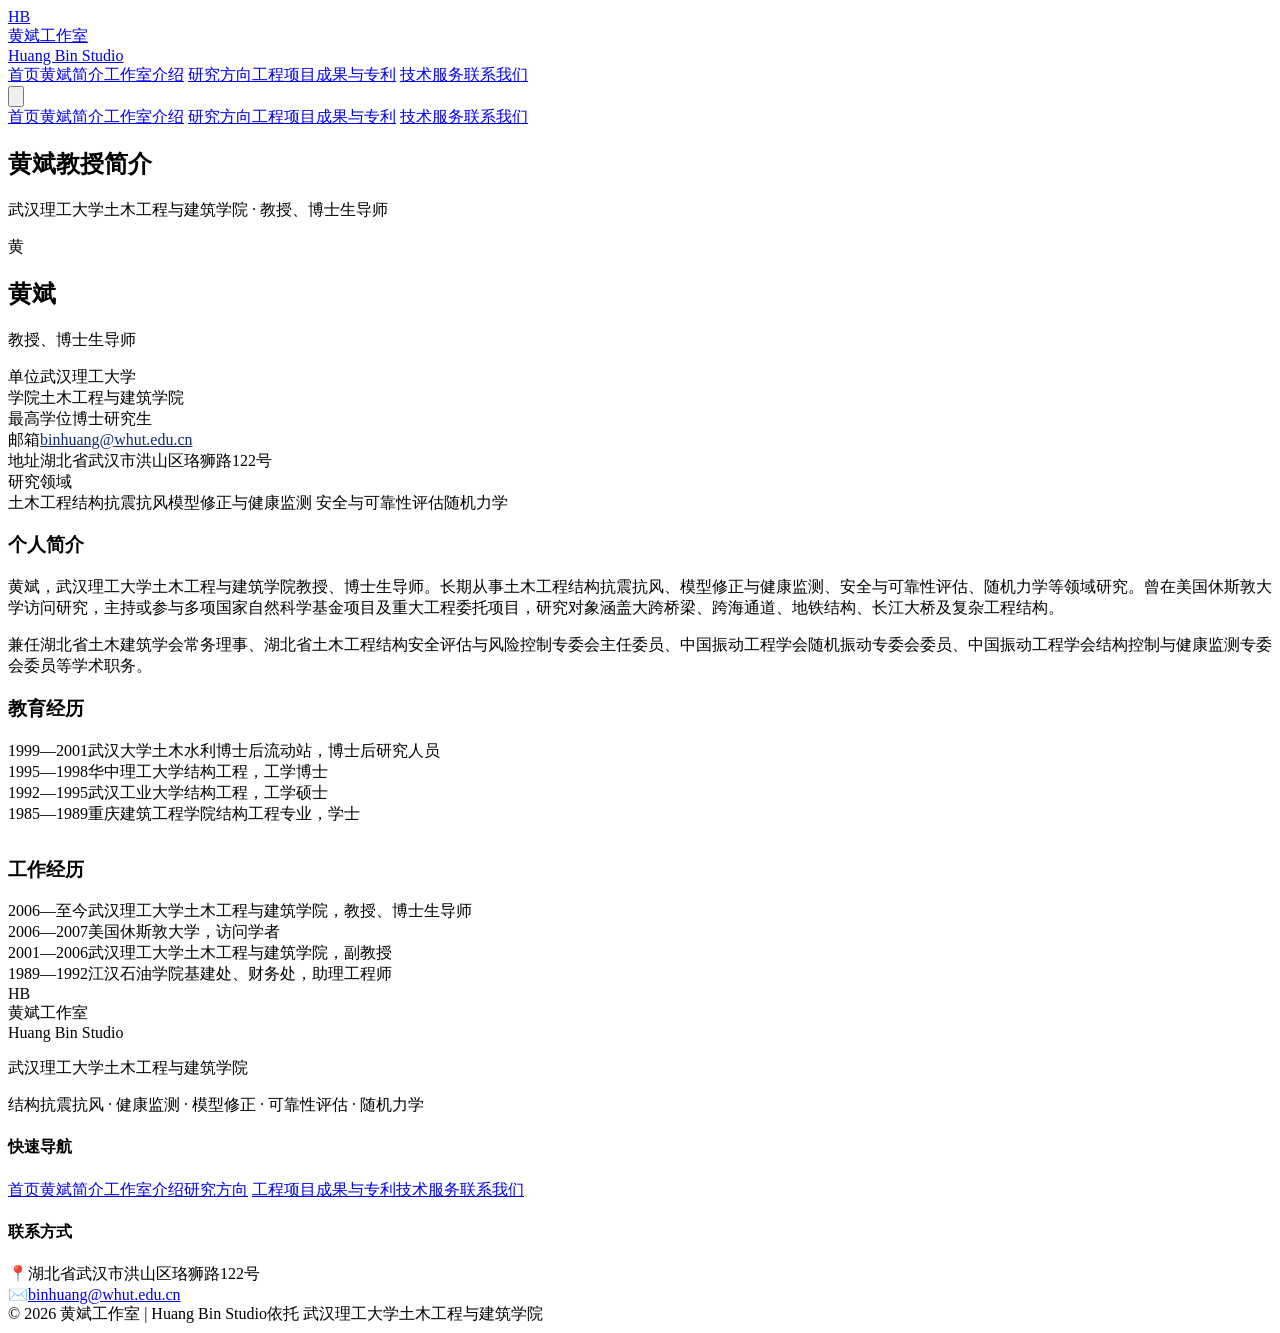
==== about.html @ 663cd8e3 "Add files via upload" ====
<!DOCTYPE html>
<html lang="zh-CN">
<head>
  <meta charset="UTF-8" />
  <meta name="viewport" content="width=device-width, initial-scale=1.0" />
  <meta name="description" content="黄斌教授 - 武汉理工大学土木工程与建筑学院教授、博士生导师，从事结构抗震抗风、健康监测、模型修正与可靠性评估研究。" />
  <title>黄斌教授简介 | 黄斌工作室</title>
  <link rel="icon" type="image/svg+xml" href="public/favicon.svg" />
  <link rel="stylesheet" href="css/styles.css" />
</head>
<body>

  <!-- ==================== 导航栏 ==================== -->
  <nav class="navbar" role="navigation">
    <div class="navbar-inner">
      <a href="index.html" class="nav-logo">
        <span class="nav-logo-icon">HB</span>
        <span class="nav-logo-text">
          <div class="nav-logo-title">黄斌工作室</div>
          <div class="nav-logo-sub">Huang Bin Studio</div>
        </span>
      </a>
      <div class="nav-links">
        <a href="index.html">首页</a><a href="about.html">黄斌简介</a><a href="studio.html">工作室介绍</a>
        <a href="research.html">研究方向</a><a href="projects.html">工程项目</a><a href="publications.html">成果与专利</a>
        <a href="services.html">技术服务</a><a href="contact.html">联系我们</a>
      </div>
      <button class="nav-toggle" aria-label="菜单" aria-expanded="false">
        <svg viewBox="0 0 24 24" fill="none" stroke="currentColor" stroke-width="2"><path d="M4 6h16M4 12h16M4 18h16" stroke-linecap="round"/></svg>
      </button>
    </div>
    <div class="nav-mobile">
      <a href="index.html">首页</a><a href="about.html">黄斌简介</a><a href="studio.html">工作室介绍</a>
      <a href="research.html">研究方向</a><a href="projects.html">工程项目</a><a href="publications.html">成果与专利</a>
      <a href="services.html">技术服务</a><a href="contact.html">联系我们</a>
    </div>
  </nav>

  <!-- ==================== 页面标题 ==================== -->
  <section class="page-hero">
    <div class="page-hero-bg page-hero-bg-1"></div>
    <div class="container">
      <div class="page-hero-content">
        <h1>黄斌教授简介</h1>
        <p class="subtitle">武汉理工大学土木工程与建筑学院 · 教授、博士生导师</p>
        <div class="page-hero-line"></div>
      </div>
    </div>
  </section>

  <!-- ==================== 主体内容 ==================== -->
  <section class="section">
    <div class="container">
      <div class="about-layout">
        <!-- 左侧 - 基本信息卡片 -->
        <aside>
          <div class="profile-card">
            <div class="profile-avatar">黄</div>
            <h2 class="profile-name">黄斌</h2>
            <p class="profile-title">教授、博士生导师</p>
            <div class="profile-info">
              <div class="profile-info-row"><span class="profile-info-label">单位</span><span class="profile-info-value">武汉理工大学</span></div>
              <div class="profile-info-row"><span class="profile-info-label">学院</span><span class="profile-info-value">土木工程与建筑学院</span></div>
              <div class="profile-info-row"><span class="profile-info-label">最高学位</span><span class="profile-info-value">博士研究生</span></div>
              <div class="profile-info-row"><span class="profile-info-label">邮箱</span><a href="mailto:binhuang@whut.edu.cn" class="profile-info-value" style="color:#0f2d6e;">binhuang@whut.edu.cn</a></div>
              <div class="profile-info-row"><span class="profile-info-label">地址</span><span class="profile-info-value">湖北省武汉市洪山区珞狮路122号</span></div>
            </div>
            <div class="profile-fields">
              <div class="profile-fields-label">研究领域</div>
              <div class="profile-fields-tags">
                <span>土木工程结构抗震抗风</span><span>模型修正与健康监测</span>
                <span>安全与可靠性评估</span><span>随机力学</span>
              </div>
            </div>
          </div>
        </aside>

        <!-- 右侧 - 详细信息 -->
        <div class="about-content">
          <div class="animate-on-scroll">
            <h3 class="structure-line">个人简介</h3>
            <p>黄斌，武汉理工大学土木工程与建筑学院教授、博士生导师。长期从事土木工程结构抗震抗风、模型修正与健康监测、安全与可靠性评估、随机力学等领域研究。曾在美国休斯敦大学访问研究，主持或参与多项国家自然科学基金项目及重大工程委托项目，研究对象涵盖大跨桥梁、跨海通道、地铁结构、长江大桥及复杂工程结构。</p>
            <p>兼任湖北省土木建筑学会常务理事、湖北省土木工程结构安全评估与风险控制专委会主任委员、中国振动工程学会随机振动专委会委员、中国振动工程学会结构控制与健康监测专委会委员等学术职务。</p>
          </div>

          <div class="timeline-list animate-on-scroll">
            <h3 class="structure-line">教育经历</h3>
            <div class="timeline-list-item"><span class="timeline-list-year">1999—2001</span><span class="timeline-list-detail">武汉大学土木水利博士后流动站，博士后研究人员</span></div>
            <div class="timeline-list-item"><span class="timeline-list-year">1995—1998</span><span class="timeline-list-detail">华中理工大学结构工程，工学博士</span></div>
            <div class="timeline-list-item"><span class="timeline-list-year">1992—1995</span><span class="timeline-list-detail">武汉工业大学结构工程，工学硕士</span></div>
            <div class="timeline-list-item"><span class="timeline-list-year">1985—1989</span><span class="timeline-list-detail">重庆建筑工程学院结构工程专业，学士</span></div>
          </div>

          <div class="timeline-list animate-on-scroll" style="margin-top:32px;">
            <h3 class="structure-line">工作经历</h3>
            <div class="timeline-list-item"><span class="timeline-list-year">2006—至今</span><span class="timeline-list-detail">武汉理工大学土木工程与建筑学院，教授、博士生导师</span></div>
            <div class="timeline-list-item"><span class="timeline-list-year">2006—2007</span><span class="timeline-list-detail">美国休斯敦大学，访问学者</span></div>
            <div class="timeline-list-item"><span class="timeline-list-year">2001—2006</span><span class="timeline-list-detail">武汉理工大学土木工程与建筑学院，副教授</span></div>
            <div class="timeline-list-item"><span class="timeline-list-year">1989—1992</span><span class="timeline-list-detail">江汉石油学院基建处、财务处，助理工程师</span></div>
          </div>
        </div>
      </div>
    </div>
  </section>

  <!-- ==================== 页脚 ==================== -->
  <footer class="footer">
    <div class="container">
      <div class="footer-grid">
        <div>
          <div class="footer-brand"><span class="footer-brand-icon">HB</span><div><div class="footer-brand-name">黄斌工作室</div><div class="footer-brand-sub">Huang Bin Studio</div></div></div>
          <p class="footer-desc">武汉理工大学土木工程与建筑学院</p>
          <p class="footer-desc">结构抗震抗风 · 健康监测 · 模型修正 · 可靠性评估 · 随机力学</p>
        </div>
        <div>
          <h4 class="structure-line">快速导航</h4>
          <div class="footer-links">
            <a href="index.html">首页</a><a href="about.html">黄斌简介</a><a href="studio.html">工作室介绍</a><a href="research.html">研究方向</a>
            <a href="projects.html">工程项目</a><a href="publications.html">成果与专利</a><a href="services.html">技术服务</a><a href="contact.html">联系我们</a>
          </div>
        </div>
        <div>
          <h4 class="structure-line">联系方式</h4>
          <div class="footer-contact-item"><span>📍</span><span>湖北省武汉市洪山区珞狮路122号</span></div>
          <div class="footer-contact-item"><span>✉️</span><a href="mailto:binhuang@whut.edu.cn">binhuang@whut.edu.cn</a></div>
        </div>
      </div>
    </div>
    <div class="footer-bottom"><span>© 2026 黄斌工作室 | Huang Bin Studio</span><span>依托 武汉理工大学土木工程与建筑学院</span></div>
  </footer>

  <script src="js/main.js"></script>
</body>
</html>
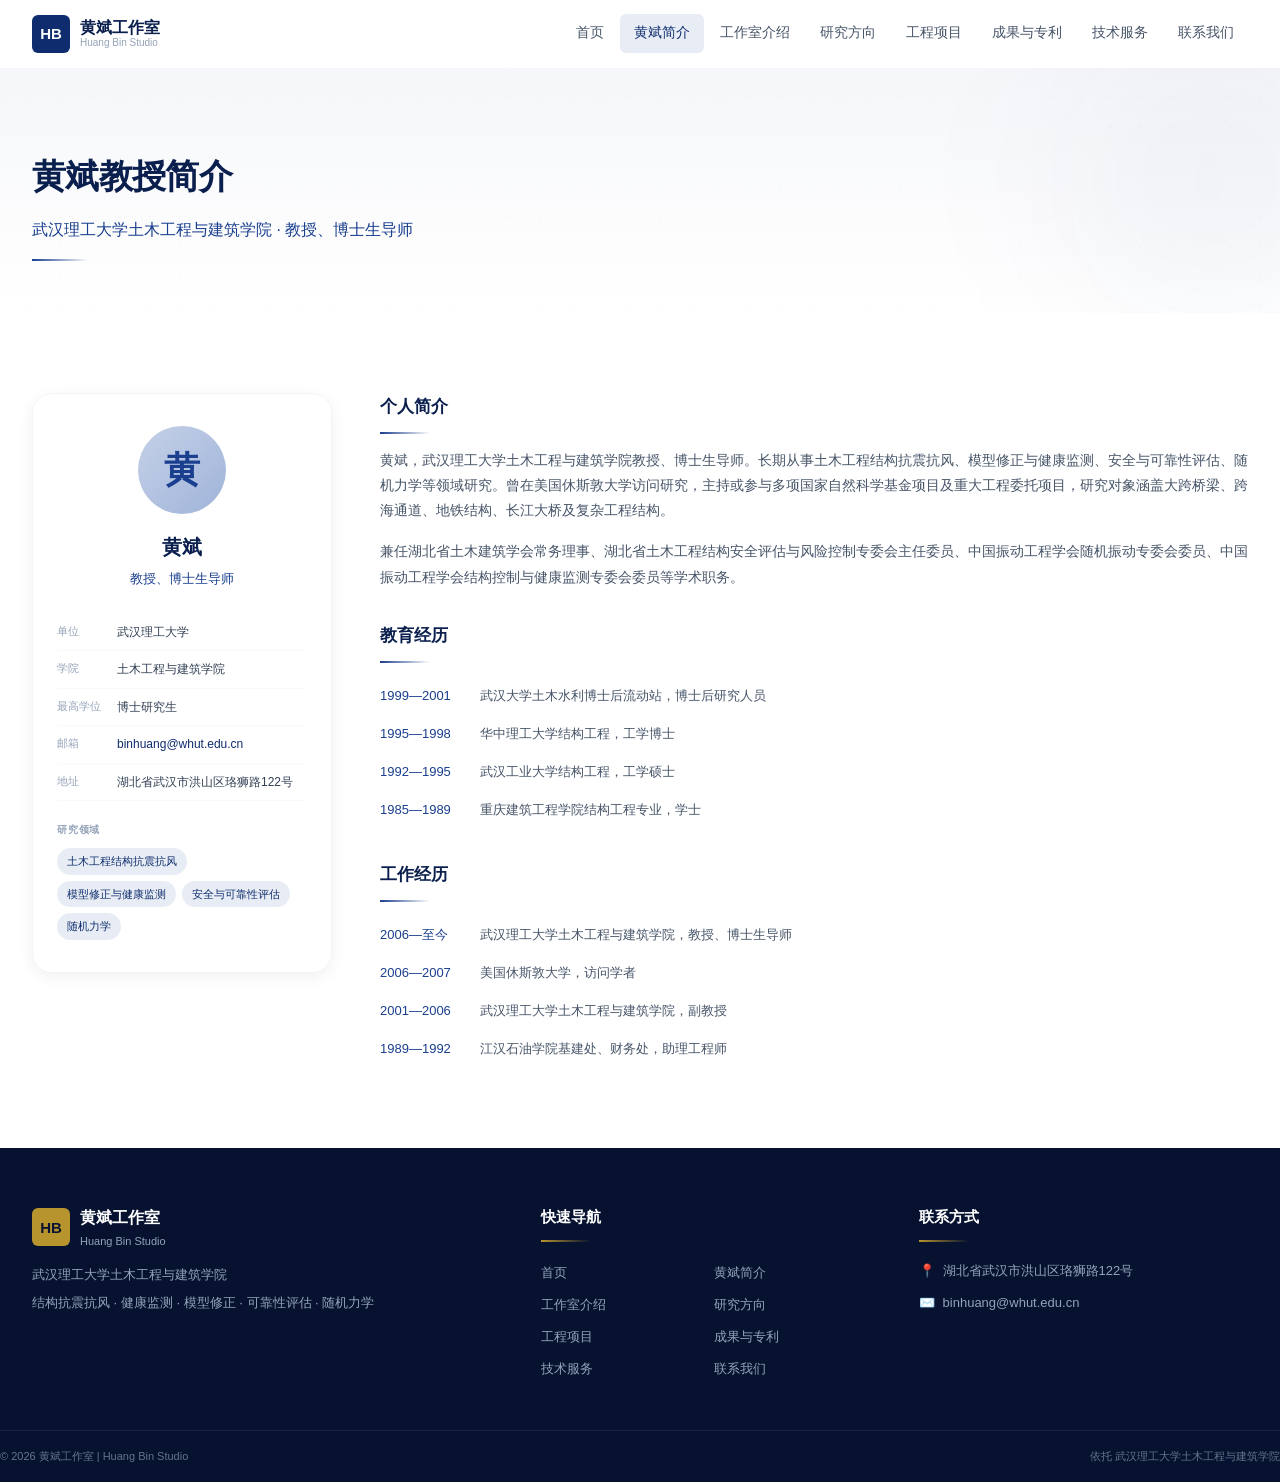
==== commit c5937e35: "huangbin-studio huangbin-studio" ====
--- a/about.html
+++ b/about.html
@@ -7,128 +7,112 @@
   <title>黄斌教授简介 | 黄斌工作室</title>
   <link rel="icon" type="image/svg+xml" href="public/favicon.svg" />
   <link rel="stylesheet" href="css/styles.css" />
+  <style>.animate-on-scroll{opacity:0;transform:translateY(28px);transition:opacity .7s cubic-bezier(.22,.61,.36,1),transform .7s cubic-bezier(.22,.61,.36,1)}.animate-on-scroll.visible{opacity:1;transform:translateY(0)}</style>
 </head>
 <body>
 
-  <!-- ==================== 导航栏 ==================== -->
-  <nav class="navbar" role="navigation">
-    <div class="navbar-inner">
-      <a href="index.html" class="nav-logo">
-        <span class="nav-logo-icon">HB</span>
-        <span class="nav-logo-text">
-          <div class="nav-logo-title">黄斌工作室</div>
-          <div class="nav-logo-sub">Huang Bin Studio</div>
-        </span>
-      </a>
-      <div class="nav-links">
-        <a href="index.html">首页</a><a href="about.html">黄斌简介</a><a href="studio.html">工作室介绍</a>
-        <a href="research.html">研究方向</a><a href="projects.html">工程项目</a><a href="publications.html">成果与专利</a>
-        <a href="services.html">技术服务</a><a href="contact.html">联系我们</a>
-      </div>
-      <button class="nav-toggle" aria-label="菜单" aria-expanded="false">
-        <svg viewBox="0 0 24 24" fill="none" stroke="currentColor" stroke-width="2"><path d="M4 6h16M4 12h16M4 18h16" stroke-linecap="round"/></svg>
-      </button>
-    </div>
-    <div class="nav-mobile">
+<nav class="navbar" role="navigation">
+  <div class="navbar-inner">
+    <a href="index.html" class="nav-logo">
+      <span class="nav-logo-icon">HB</span>
+      <span class="nav-logo-text"><div class="nav-logo-title">黄斌工作室</div><div class="nav-logo-sub">Huang Bin Studio</div></span>
+    </a>
+    <div class="nav-links">
       <a href="index.html">首页</a><a href="about.html">黄斌简介</a><a href="studio.html">工作室介绍</a>
       <a href="research.html">研究方向</a><a href="projects.html">工程项目</a><a href="publications.html">成果与专利</a>
       <a href="services.html">技术服务</a><a href="contact.html">联系我们</a>
     </div>
-  </nav>
+    <button class="nav-toggle" aria-label="菜单" aria-expanded="false">
+      <svg viewBox="0 0 24 24" fill="none" stroke="currentColor" stroke-width="2"><path d="M4 6h16M4 12h16M4 18h16" stroke-linecap="round"/></svg>
+    </button>
+  </div>
+  <div class="nav-mobile">
+    <a href="index.html">首页</a><a href="about.html">黄斌简介</a><a href="studio.html">工作室介绍</a>
+    <a href="research.html">研究方向</a><a href="projects.html">工程项目</a><a href="publications.html">成果与专利</a>
+    <a href="services.html">技术服务</a><a href="contact.html">联系我们</a>
+  </div>
+</nav>
 
-  <!-- ==================== 页面标题 ==================== -->
-  <section class="page-hero">
-    <div class="page-hero-bg page-hero-bg-1"></div>
-    <div class="container">
-      <div class="page-hero-content">
-        <h1>黄斌教授简介</h1>
-        <p class="subtitle">武汉理工大学土木工程与建筑学院 · 教授、博士生导师</p>
-        <div class="page-hero-line"></div>
-      </div>
+<section class="page-hero">
+  <div class="page-hero-bg page-hero-bg-1"></div>
+  <div class="container">
+    <div class="page-hero-content">
+      <h1>黄斌教授简介</h1>
+      <p class="subtitle">武汉理工大学土木工程与建筑学院 · 教授、博士生导师</p>
+      <div class="page-hero-line"></div>
     </div>
-  </section>
+  </div>
+</section>
 
-  <!-- ==================== 主体内容 ==================== -->
-  <section class="section">
-    <div class="container">
-      <div class="about-layout">
-        <!-- 左侧 - 基本信息卡片 -->
-        <aside>
-          <div class="profile-card">
-            <div class="profile-avatar">黄</div>
-            <h2 class="profile-name">黄斌</h2>
-            <p class="profile-title">教授、博士生导师</p>
-            <div class="profile-info">
-              <div class="profile-info-row"><span class="profile-info-label">单位</span><span class="profile-info-value">武汉理工大学</span></div>
-              <div class="profile-info-row"><span class="profile-info-label">学院</span><span class="profile-info-value">土木工程与建筑学院</span></div>
-              <div class="profile-info-row"><span class="profile-info-label">最高学位</span><span class="profile-info-value">博士研究生</span></div>
-              <div class="profile-info-row"><span class="profile-info-label">邮箱</span><a href="mailto:binhuang@whut.edu.cn" class="profile-info-value" style="color:#0f2d6e;">binhuang@whut.edu.cn</a></div>
-              <div class="profile-info-row"><span class="profile-info-label">地址</span><span class="profile-info-value">湖北省武汉市洪山区珞狮路122号</span></div>
-            </div>
-            <div class="profile-fields">
-              <div class="profile-fields-label">研究领域</div>
-              <div class="profile-fields-tags">
-                <span>土木工程结构抗震抗风</span><span>模型修正与健康监测</span>
-                <span>安全与可靠性评估</span><span>随机力学</span>
-              </div>
+<section class="section">
+  <div class="container">
+    <div class="about-layout">
+      <aside>
+        <div class="profile-card">
+          <div class="profile-avatar">黄</div>
+          <h2 class="profile-name">黄斌</h2>
+          <p class="profile-title">教授、博士生导师</p>
+          <div class="profile-info">
+            <div class="profile-info-row"><span class="profile-info-label">单位</span><span class="profile-info-value">武汉理工大学</span></div>
+            <div class="profile-info-row"><span class="profile-info-label">学院</span><span class="profile-info-value">土木工程与建筑学院</span></div>
+            <div class="profile-info-row"><span class="profile-info-label">最高学位</span><span class="profile-info-value">博士研究生</span></div>
+            <div class="profile-info-row"><span class="profile-info-label">邮箱</span><a href="mailto:binhuang@whut.edu.cn" class="profile-info-value" style="color:#0f2d6e;">binhuang@whut.edu.cn</a></div>
+            <div class="profile-info-row"><span class="profile-info-label">地址</span><span class="profile-info-value">湖北省武汉市洪山区珞狮路122号</span></div>
+          </div>
+          <div class="profile-fields">
+            <div class="profile-fields-label">研究领域</div>
+            <div class="profile-fields-tags">
+              <span>土木工程结构抗震抗风</span><span>模型修正与健康监测</span>
+              <span>安全与可靠性评估</span><span>随机力学</span>
             </div>
           </div>
-        </aside>
-
-        <!-- 右侧 - 详细信息 -->
-        <div class="about-content">
-          <div class="animate-on-scroll">
-            <h3 class="structure-line">个人简介</h3>
-            <p>黄斌，武汉理工大学土木工程与建筑学院教授、博士生导师。长期从事土木工程结构抗震抗风、模型修正与健康监测、安全与可靠性评估、随机力学等领域研究。曾在美国休斯敦大学访问研究，主持或参与多项国家自然科学基金项目及重大工程委托项目，研究对象涵盖大跨桥梁、跨海通道、地铁结构、长江大桥及复杂工程结构。</p>
-            <p>兼任湖北省土木建筑学会常务理事、湖北省土木工程结构安全评估与风险控制专委会主任委员、中国振动工程学会随机振动专委会委员、中国振动工程学会结构控制与健康监测专委会委员等学术职务。</p>
-          </div>
-
-          <div class="timeline-list animate-on-scroll">
-            <h3 class="structure-line">教育经历</h3>
-            <div class="timeline-list-item"><span class="timeline-list-year">1999—2001</span><span class="timeline-list-detail">武汉大学土木水利博士后流动站，博士后研究人员</span></div>
-            <div class="timeline-list-item"><span class="timeline-list-year">1995—1998</span><span class="timeline-list-detail">华中理工大学结构工程，工学博士</span></div>
-            <div class="timeline-list-item"><span class="timeline-list-year">1992—1995</span><span class="timeline-list-detail">武汉工业大学结构工程，工学硕士</span></div>
-            <div class="timeline-list-item"><span class="timeline-list-year">1985—1989</span><span class="timeline-list-detail">重庆建筑工程学院结构工程专业，学士</span></div>
-          </div>
-
-          <div class="timeline-list animate-on-scroll" style="margin-top:32px;">
-            <h3 class="structure-line">工作经历</h3>
-            <div class="timeline-list-item"><span class="timeline-list-year">2006—至今</span><span class="timeline-list-detail">武汉理工大学土木工程与建筑学院，教授、博士生导师</span></div>
-            <div class="timeline-list-item"><span class="timeline-list-year">2006—2007</span><span class="timeline-list-detail">美国休斯敦大学，访问学者</span></div>
-            <div class="timeline-list-item"><span class="timeline-list-year">2001—2006</span><span class="timeline-list-detail">武汉理工大学土木工程与建筑学院，副教授</span></div>
-            <div class="timeline-list-item"><span class="timeline-list-year">1989—1992</span><span class="timeline-list-detail">江汉石油学院基建处、财务处，助理工程师</span></div>
-          </div>
+        </div>
+      </aside>
+      <div class="about-content">
+        <div class="animate-on-scroll">
+          <h3 class="structure-line">个人简介</h3>
+          <p>黄斌，武汉理工大学土木工程与建筑学院教授、博士生导师。长期从事土木工程结构抗震抗风、模型修正与健康监测、安全与可靠性评估、随机力学等领域研究。曾在美国休斯敦大学访问研究，主持或参与多项国家自然科学基金项目及重大工程委托项目，研究对象涵盖大跨桥梁、跨海通道、地铁结构、长江大桥及复杂工程结构。</p>
+          <p>兼任湖北省土木建筑学会常务理事、湖北省土木工程结构安全评估与风险控制专委会主任委员、中国振动工程学会随机振动专委会委员、中国振动工程学会结构控制与健康监测专委会委员等学术职务。</p>
+        </div>
+        <div class="timeline-list animate-on-scroll">
+          <h3 class="structure-line">教育经历</h3>
+          <div class="timeline-list-item"><span class="timeline-list-year">1999—2001</span><span class="timeline-list-detail">武汉大学土木水利博士后流动站，博士后研究人员</span></div>
+          <div class="timeline-list-item"><span class="timeline-list-year">1995—1998</span><span class="timeline-list-detail">华中理工大学结构工程，工学博士</span></div>
+          <div class="timeline-list-item"><span class="timeline-list-year">1992—1995</span><span class="timeline-list-detail">武汉工业大学结构工程，工学硕士</span></div>
+          <div class="timeline-list-item"><span class="timeline-list-year">1985—1989</span><span class="timeline-list-detail">重庆建筑工程学院结构工程专业，学士</span></div>
+        </div>
+        <div class="timeline-list animate-on-scroll" style="margin-top:32px;">
+          <h3 class="structure-line">工作经历</h3>
+          <div class="timeline-list-item"><span class="timeline-list-year">2006—至今</span><span class="timeline-list-detail">武汉理工大学土木工程与建筑学院，教授、博士生导师</span></div>
+          <div class="timeline-list-item"><span class="timeline-list-year">2006—2007</span><span class="timeline-list-detail">美国休斯敦大学，访问学者</span></div>
+          <div class="timeline-list-item"><span class="timeline-list-year">2001—2006</span><span class="timeline-list-detail">武汉理工大学土木工程与建筑学院，副教授</span></div>
+          <div class="timeline-list-item"><span class="timeline-list-year">1989—1992</span><span class="timeline-list-detail">江汉石油学院基建处、财务处，助理工程师</span></div>
         </div>
       </div>
     </div>
-  </section>
+  </div>
+</section>
 
-  <!-- ==================== 页脚 ==================== -->
-  <footer class="footer">
-    <div class="container">
-      <div class="footer-grid">
-        <div>
-          <div class="footer-brand"><span class="footer-brand-icon">HB</span><div><div class="footer-brand-name">黄斌工作室</div><div class="footer-brand-sub">Huang Bin Studio</div></div></div>
-          <p class="footer-desc">武汉理工大学土木工程与建筑学院</p>
-          <p class="footer-desc">结构抗震抗风 · 健康监测 · 模型修正 · 可靠性评估 · 随机力学</p>
-        </div>
-        <div>
-          <h4 class="structure-line">快速导航</h4>
-          <div class="footer-links">
-            <a href="index.html">首页</a><a href="about.html">黄斌简介</a><a href="studio.html">工作室介绍</a><a href="research.html">研究方向</a>
-            <a href="projects.html">工程项目</a><a href="publications.html">成果与专利</a><a href="services.html">技术服务</a><a href="contact.html">联系我们</a>
-          </div>
-        </div>
-        <div>
-          <h4 class="structure-line">联系方式</h4>
-          <div class="footer-contact-item"><span>📍</span><span>湖北省武汉市洪山区珞狮路122号</span></div>
-          <div class="footer-contact-item"><span>✉️</span><a href="mailto:binhuang@whut.edu.cn">binhuang@whut.edu.cn</a></div>
-        </div>
-      </div>
-    </div>
-    <div class="footer-bottom"><span>© 2026 黄斌工作室 | Huang Bin Studio</span><span>依托 武汉理工大学土木工程与建筑学院</span></div>
-  </footer>
+<footer class="footer">
+  <div class="container"><div class="footer-grid">
+    <div><div class="footer-brand"><span class="footer-brand-icon">HB</span><div><div class="footer-brand-name">黄斌工作室</div><div class="footer-brand-sub">Huang Bin Studio</div></div></div><p class="footer-desc">武汉理工大学土木工程与建筑学院</p><p class="footer-desc">结构抗震抗风 · 健康监测 · 模型修正 · 可靠性评估 · 随机力学</p></div>
+    <div><h4 class="structure-line">快速导航</h4><div class="footer-links"><a href="index.html">首页</a><a href="about.html">黄斌简介</a><a href="studio.html">工作室介绍</a><a href="research.html">研究方向</a><a href="projects.html">工程项目</a><a href="publications.html">成果与专利</a><a href="services.html">技术服务</a><a href="contact.html">联系我们</a></div></div>
+    <div><h4 class="structure-line">联系方式</h4><div class="footer-contact-item"><span>📍</span><span>湖北省武汉市洪山区珞狮路122号</span></div><div class="footer-contact-item"><span>✉️</span><a href="mailto:binhuang@whut.edu.cn">binhuang@whut.edu.cn</a></div></div>
+  </div></div>
+  <div class="footer-bottom"><span>© 2026 黄斌工作室 | Huang Bin Studio</span><span>依托 武汉理工大学土木工程与建筑学院</span></div>
+</footer>
 
-  <script src="js/main.js"></script>
+<script>
+(function(){
+  'use strict';
+  var nav=document.querySelector('.navbar');
+  if(nav){var onScroll=function(){nav.classList.toggle('scrolled',window.scrollY>20);};window.addEventListener('scroll',onScroll,{passive:true});onScroll();}
+  var btn=document.querySelector('.nav-toggle'),menu=document.querySelector('.nav-mobile');
+  if(btn&&menu){btn.addEventListener('click',function(){var open=menu.classList.toggle('open');btn.setAttribute('aria-expanded',open);});menu.querySelectorAll('a').forEach(function(a){a.addEventListener('click',function(){menu.classList.remove('open');btn.setAttribute('aria-expanded','false');});});}
+  (function(){var p=window.location.pathname,page=p.substring(p.lastIndexOf('/')+1)||'index.html';document.querySelectorAll('.nav-links a, .nav-mobile a').forEach(function(a){var h=a.getAttribute('href');if(h===page||(page==='index.html'&&(h==='./'||h==='/'||h==='index.html')))a.classList.add('active');});})();
+  var els=document.querySelectorAll('.animate-on-scroll');
+  if(els.length){var obs=new IntersectionObserver(function(entries){entries.forEach(function(e){if(e.isIntersecting){setTimeout(function(){e.target.classList.add('visible');},parseInt(e.target.getAttribute('data-delay'))||0);obs.unobserve(e.target);}});},{threshold:0.1,rootMargin:'0px 0px -50px 0px'});els.forEach(function(el,i){if(!el.hasAttribute('data-delay'))el.setAttribute('data-delay',i*100);obs.observe(el);});}
+})();
+</script>
 </body>
 </html>
--- a/css/styles.css
+++ b/css/styles.css
@@ -0,0 +1,1221 @@
+/* ============================================================
+   黄斌工作室 (Huang Bin Studio) - 全局样式表
+   设计定位：教授个人主页 + 工作室平台 + 工程技术服务展示
+   风格：专业、稳重、学术化、工程感
+   主色调：深蓝(#0f2d6e) / 白(#ffffff) / 浅灰(#f5f7fa) / 金(#b8942e)
+   ============================================================ */
+
+/* ===== CSS 变量 / Design Tokens ===== */
+:root {
+  --primary-50: #e8edf5;
+  --primary-100: #c5d1e8;
+  --primary-200: #9fb3d9;
+  --primary-300: #7995ca;
+  --primary-400: #5c7ebf;
+  --primary-500: #3f67b4;
+  --primary-600: #1a3f8f;
+  --primary-700: #0f2d6e;
+  --primary-800: #0a1f4d;
+  --primary-900: #061230;
+  --primary-950: #030919;
+  --accent-light: #c9a84c;
+  --accent: #b8942e;
+  --accent-dark: #8e701f;
+  --gray-50: #f8fafc;
+  --gray-100: #f1f5f9;
+  --gray-200: #e2e8f0;
+  --gray-300: #cbd5e1;
+  --gray-400: #94a3b8;
+  --gray-500: #64748b;
+  --gray-600: #475569;
+  --gray-700: #334155;
+  --gray-800: #1e293b;
+  --gray-900: #0f172a;
+  --radius-sm: 6px;
+  --radius-md: 10px;
+  --radius-lg: 14px;
+  --radius-xl: 20px;
+  --shadow-sm: 0 1px 2px rgba(6, 18, 48, 0.05);
+  --shadow: 0 4px 16px rgba(6, 18, 48, 0.06);
+  --shadow-lg: 0 12px 40px rgba(6, 18, 48, 0.10);
+  --shadow-xl: 0 20px 60px rgba(6, 18, 48, 0.14);
+  --transition: 0.3s cubic-bezier(0.4, 0, 0.2, 1);
+  --max-width: 1280px;
+  --nav-height: 68px;
+}
+
+/* ===== Reset & Base ===== */
+*, *::before, *::after {
+  box-sizing: border-box;
+  margin: 0;
+  padding: 0;
+}
+
+html {
+  scroll-behavior: smooth;
+  -webkit-text-size-adjust: 100%;
+}
+
+body {
+  font-family: "PingFang SC", "Microsoft YaHei", "Hiragino Sans GB", "Noto Sans SC", -apple-system, BlinkMacSystemFont, sans-serif;
+  font-size: 15px;
+  line-height: 1.7;
+  color: var(--gray-700);
+  background: #fff;
+  -webkit-font-smoothing: antialiased;
+  -moz-osx-font-smoothing: grayscale;
+  padding-top: var(--nav-height);
+}
+
+img { max-width: 100%; height: auto; display: block; }
+a { color: inherit; text-decoration: none; }
+ul, ol { list-style: none; }
+
+/* ===== 自定义滚动条 ===== */
+::-webkit-scrollbar { width: 8px; }
+::-webkit-scrollbar-track { background: var(--gray-100); }
+::-webkit-scrollbar-thumb { background: var(--primary-600); border-radius: 4px; }
+::-webkit-scrollbar-thumb:hover { background: var(--primary-700); }
+
+/* ===== 工具类 ===== */
+.container {
+  width: 100%;
+  max-width: var(--max-width);
+  margin-left: auto;
+  margin-right: auto;
+  padding-left: 20px;
+  padding-right: 20px;
+}
+@media (min-width: 768px) {
+  .container { padding-left: 32px; padding-right: 32px; }
+}
+
+.sr-only {
+  position: absolute; width: 1px; height: 1px; padding: 0; margin: -1px;
+  overflow: hidden; clip: rect(0,0,0,0); white-space: nowrap; border: 0;
+}
+
+/* ===== 装饰背景 ===== */
+.bg-grid {
+  background-image:
+    linear-gradient(rgba(15,45,110,0.04) 1px, transparent 1px),
+    linear-gradient(90deg, rgba(15,45,110,0.04) 1px, transparent 1px);
+  background-size: 40px 40px;
+}
+.bg-mesh {
+  background-image:
+    linear-gradient(30deg, rgba(15,45,110,0.05) 1px, transparent 1px),
+    linear-gradient(-30deg, rgba(15,45,110,0.05) 1px, transparent 1px),
+    linear-gradient(90deg, rgba(15,45,110,0.03) 1px, transparent 1px);
+  background-size: 30px 30px, 30px 30px, 30px 30px;
+}
+
+/* ===== 底部分割线 ===== */
+.structure-line {
+  position: relative;
+  padding-bottom: 12px;
+}
+.structure-line::after {
+  content: '';
+  position: absolute;
+  bottom: 0;
+  left: 0;
+  width: 50px;
+  height: 2px;
+  background: linear-gradient(90deg, var(--primary-600), transparent);
+}
+
+/* ===== 卡片悬停 ===== */
+.card-hover {
+  transition: transform var(--transition), box-shadow var(--transition), border-color var(--transition);
+}
+.card-hover:hover {
+  transform: translateY(-4px);
+  box-shadow: var(--shadow-lg);
+  border-color: var(--primary-200);
+}
+
+/* ===== 按钮 ===== */
+.btn {
+  display: inline-flex;
+  align-items: center;
+  gap: 8px;
+  padding: 12px 28px;
+  font-size: 14px;
+  font-weight: 600;
+  border-radius: var(--radius-sm);
+  transition: all var(--transition);
+  cursor: pointer;
+  border: none;
+  font-family: inherit;
+}
+.btn-primary {
+  background: var(--accent);
+  color: #fff;
+  box-shadow: 0 4px 14px rgba(184,148,46,0.25);
+}
+.btn-primary:hover {
+  background: var(--accent-dark);
+  box-shadow: 0 6px 20px rgba(184,148,46,0.35);
+  transform: translateY(-1px);
+}
+.btn-outline {
+  background: transparent;
+  border: 1.5px solid rgba(255,255,255,0.3);
+  color: #fff;
+}
+.btn-outline:hover {
+  border-color: rgba(255,255,255,0.6);
+  background: rgba(255,255,255,0.05);
+}
+.btn-link {
+  display: inline-flex;
+  align-items: center;
+  gap: 6px;
+  color: var(--primary-700);
+  font-size: 14px;
+  font-weight: 500;
+  transition: color var(--transition);
+  background: none;
+  border: none;
+  cursor: pointer;
+  font-family: inherit;
+}
+.btn-link:hover { color: var(--primary-500); }
+
+/* ===== 导航栏 ===== */
+.navbar {
+  position: fixed;
+  top: 0;
+  left: 0;
+  right: 0;
+  z-index: 1000;
+  height: var(--nav-height);
+  background: rgba(255,255,255,0.92);
+  backdrop-filter: blur(12px);
+  -webkit-backdrop-filter: blur(12px);
+  border-bottom: 1px solid transparent;
+  transition: all var(--transition);
+}
+.navbar.scrolled {
+  border-bottom-color: var(--gray-100);
+  box-shadow: var(--shadow);
+}
+.navbar-inner {
+  display: flex;
+  align-items: center;
+  justify-content: space-between;
+  height: 100%;
+  max-width: var(--max-width);
+  margin: 0 auto;
+  padding: 0 20px;
+}
+@media (min-width: 768px) {
+  .navbar-inner { padding: 0 32px; }
+}
+
+/* Logo */
+.nav-logo {
+  display: flex;
+  align-items: center;
+  gap: 10px;
+  flex-shrink: 0;
+}
+.nav-logo-icon {
+  width: 38px; height: 38px;
+  background: var(--primary-700);
+  border-radius: var(--radius-sm);
+  display: flex;
+  align-items: center;
+  justify-content: center;
+  color: #fff;
+  font-weight: 700;
+  font-size: 15px;
+}
+.nav-logo-text { display: none; }
+@media (min-width: 640px) {
+  .nav-logo-text { display: block; }
+}
+.nav-logo-title {
+  font-size: 16px;
+  font-weight: 600;
+  color: var(--primary-800);
+  line-height: 1.2;
+}
+.nav-logo-sub {
+  font-size: 10px;
+  color: var(--gray-400);
+  line-height: 1.2;
+}
+
+/* 桌面菜单 */
+.nav-links {
+  display: none;
+  align-items: center;
+  gap: 2px;
+}
+@media (min-width: 1024px) {
+  .nav-links { display: flex; }
+}
+.nav-links a {
+  padding: 8px 14px;
+  font-size: 13.5px;
+  font-weight: 500;
+  color: var(--gray-600);
+  border-radius: var(--radius-sm);
+  transition: all var(--transition);
+  white-space: nowrap;
+}
+.nav-links a:hover,
+.nav-links a.active {
+  color: var(--primary-700);
+  background: var(--primary-50);
+}
+
+/* 移动菜单按钮 */
+.nav-toggle {
+  display: flex;
+  align-items: center;
+  justify-content: center;
+  width: 40px; height: 40px;
+  background: none;
+  border: none;
+  cursor: pointer;
+  color: var(--gray-600);
+  border-radius: var(--radius-sm);
+  transition: background var(--transition);
+}
+.nav-toggle:hover { background: var(--gray-50); }
+@media (min-width: 1024px) {
+  .nav-toggle { display: none; }
+}
+.nav-toggle svg { width: 22px; height: 22px; }
+
+/* 移动下拉 */
+.nav-mobile {
+  display: none;
+  position: absolute;
+  top: var(--nav-height);
+  left: 0;
+  right: 0;
+  background: #fff;
+  border-top: 1px solid var(--gray-100);
+  box-shadow: var(--shadow-lg);
+  padding: 8px 16px 16px;
+}
+.nav-mobile.open { display: block; }
+.nav-mobile a {
+  display: block;
+  padding: 12px 14px;
+  font-size: 14px;
+  font-weight: 500;
+  color: var(--gray-700);
+  border-radius: var(--radius-sm);
+  transition: all var(--transition);
+}
+.nav-mobile a:hover,
+.nav-mobile a.active {
+  color: var(--primary-700);
+  background: var(--primary-50);
+}
+
+/* ===== 页脚 ===== */
+.footer {
+  background: var(--primary-900);
+  color: var(--gray-300);
+  padding: 56px 0 0;
+}
+.footer-grid {
+  display: grid;
+  grid-template-columns: 1fr;
+  gap: 36px;
+  padding-bottom: 48px;
+}
+@media (min-width: 768px) {
+  .footer-grid { grid-template-columns: 1.4fr 1fr 1fr; gap: 48px; }
+}
+.footer h4 {
+  color: #fff;
+  font-size: 15px;
+  font-weight: 600;
+  margin-bottom: 18px;
+}
+.footer h4.structure-line::after { background: linear-gradient(90deg, var(--accent), transparent); }
+.footer-brand { display: flex; align-items: center; gap: 10px; margin-bottom: 14px; }
+.footer-brand-icon {
+  width: 38px; height: 38px;
+  background: var(--accent);
+  border-radius: var(--radius-sm);
+  display: flex;
+  align-items: center;
+  justify-content: center;
+  color: var(--primary-900);
+  font-weight: 700;
+  font-size: 15px;
+}
+.footer-brand-name { font-size: 16px; font-weight: 600; color: #fff; }
+.footer-brand-sub { font-size: 11px; color: var(--gray-400); }
+.footer-desc { font-size: 13px; color: var(--gray-400); line-height: 1.7; margin-bottom: 6px; }
+.footer-links { display: grid; grid-template-columns: 1fr 1fr; gap: 6px 16px; }
+.footer-links a {
+  font-size: 13px;
+  color: var(--gray-400);
+  transition: color var(--transition);
+  padding: 2px 0;
+}
+.footer-links a:hover { color: var(--accent-light); }
+.footer-contact-item {
+  display: flex; align-items: flex-start; gap: 8px;
+  font-size: 13px; color: var(--gray-400); margin-bottom: 10px;
+}
+.footer-contact-item a { color: var(--gray-400); transition: color var(--transition); }
+.footer-contact-item a:hover { color: var(--accent-light); }
+.footer-bottom {
+  border-top: 1px solid rgba(255,255,255,0.07);
+  padding: 16px 0;
+  display: flex;
+  flex-direction: column;
+  align-items: center;
+  gap: 6px;
+  font-size: 11px;
+  color: var(--gray-500);
+}
+@media (min-width: 640px) {
+  .footer-bottom { flex-direction: row; justify-content: space-between; }
+}
+
+/* ===== 页面顶部标题 ===== */
+.page-hero {
+  position: relative;
+  padding: 64px 0 36px;
+  background: linear-gradient(180deg, rgba(15,45,110,0.04) 0%, #fff 100%);
+  overflow: hidden;
+}
+@media (min-width: 1024px) {
+  .page-hero { padding: 80px 0 52px; }
+}
+.page-hero::before {
+  content: '';
+  position: absolute;
+  inset: 0;
+  background-image:
+    linear-gradient(30deg, rgba(15,45,110,0.04) 1px, transparent 1px),
+    linear-gradient(-30deg, rgba(15,45,110,0.04) 1px, transparent 1px);
+  background-size: 30px 30px;
+  pointer-events: none;
+}
+.page-hero-bg {
+  position: absolute;
+  border-radius: 50%;
+  filter: blur(80px);
+  pointer-events: none;
+}
+.page-hero-bg-1 {
+  top: -40px; right: -80px;
+  width: 300px; height: 300px;
+  background: rgba(15,45,110,0.04);
+}
+.page-hero-content { position: relative; z-index: 1; max-width: 720px; }
+.page-hero-content h1 {
+  font-size: 28px;
+  font-weight: 700;
+  color: var(--primary-800);
+  letter-spacing: -0.02em;
+}
+@media (min-width: 768px) {
+  .page-hero-content h1 { font-size: 34px; }
+}
+.page-hero-content .subtitle {
+  margin-top: 10px;
+  font-size: 16px;
+  font-weight: 500;
+  color: var(--primary-600);
+}
+.page-hero-content .desc {
+  margin-top: 12px;
+  font-size: 14px;
+  color: var(--gray-600);
+  line-height: 1.75;
+}
+.page-hero-line {
+  margin-top: 16px;
+  width: 56px;
+  height: 2px;
+  background: linear-gradient(90deg, var(--primary-600), transparent);
+}
+
+/* ===== 区块标题 ===== */
+.section-title { margin-bottom: 44px; }
+.section-title.center { text-align: center; }
+.section-title h2 {
+  font-size: 24px;
+  font-weight: 700;
+  color: var(--primary-800);
+  letter-spacing: -0.01em;
+}
+@media (min-width: 768px) {
+  .section-title h2 { font-size: 28px; }
+}
+.section-title .subtitle {
+  margin-top: 8px;
+  font-size: 14px;
+  color: var(--gray-500);
+  max-width: 560px;
+}
+.section-title.center .subtitle { margin-left: auto; margin-right: auto; }
+.section-title.line { position: relative; padding-bottom: 16px; }
+.section-title.line::after {
+  content: '';
+  position: absolute;
+  bottom: 0;
+  left: 0;
+  width: 48px;
+  height: 2px;
+  background: linear-gradient(90deg, var(--primary-600), transparent);
+}
+.section-title.center.line::after {
+  left: 50%;
+  transform: translateX(-50%);
+}
+/* 浅色模式 */
+.section-title.light h2 { color: #fff; }
+.section-title.light .subtitle { color: var(--gray-300); }
+
+/* ===== 区块间距 ===== */
+.section { padding: 56px 0; }
+@media (min-width: 768px) { .section { padding: 80px 0; } }
+
+/* ===== 网格 ===== */
+.grid-2 { display: grid; grid-template-columns: 1fr; gap: 20px; }
+@media (min-width: 768px) { .grid-2 { grid-template-columns: 1fr 1fr; gap: 28px; } }
+.grid-3 { display: grid; grid-template-columns: 1fr; gap: 20px; }
+@media (min-width: 640px) { .grid-3 { grid-template-columns: 1fr 1fr; } }
+@media (min-width: 1024px) { .grid-3 { grid-template-columns: 1fr 1fr 1fr; gap: 28px; } }
+.grid-4 { display: grid; grid-template-columns: 1fr; gap: 20px; }
+@media (min-width: 480px) { .grid-4 { grid-template-columns: 1fr 1fr; } }
+@media (min-width: 1024px) { .grid-4 { grid-template-columns: 1fr 1fr 1fr 1fr; } }
+
+/* ===== 首页 Hero ===== */
+.hero {
+  position: relative;
+  min-height: calc(100vh - var(--nav-height));
+  display: flex;
+  align-items: center;
+  overflow: hidden;
+  background: linear-gradient(135deg, var(--primary-900) 0%, var(--primary-800) 50%, var(--primary-950) 100%);
+}
+.hero-bg-mesh {
+  position: absolute;
+  inset: 0;
+  background-image:
+    linear-gradient(30deg, rgba(255,255,255,0.03) 1px, transparent 1px),
+    linear-gradient(-30deg, rgba(255,255,255,0.03) 1px, transparent 1px),
+    linear-gradient(90deg, rgba(255,255,255,0.02) 1px, transparent 1px);
+  background-size: 30px 30px, 30px 30px, 30px 30px;
+}
+.hero-bg-glow-1 {
+  position: absolute;
+  top: 20%;
+  right: -120px;
+  width: 400px; height: 400px;
+  background: rgba(26,63,143,0.15);
+  border-radius: 50%;
+  filter: blur(100px);
+}
+.hero-bg-glow-2 {
+  position: absolute;
+  bottom: 20%;
+  left: -100px;
+  width: 320px; height: 320px;
+  background: rgba(184,148,46,0.06);
+  border-radius: 50%;
+  filter: blur(80px);
+}
+.hero-content {
+  position: relative;
+  z-index: 1;
+  max-width: 720px;
+  padding: 60px 0; /* Extra padding to avoid nav overlap visually */
+}
+.hero-eyebrow {
+  font-size: 13px;
+  font-weight: 500;
+  color: var(--accent-light);
+  letter-spacing: 0.15em;
+  text-transform: uppercase;
+  margin-bottom: 16px;
+}
+.hero-title {
+  font-size: 36px;
+  font-weight: 700;
+  color: #fff;
+  line-height: 1.2;
+  letter-spacing: -0.02em;
+}
+@media (min-width: 640px) { .hero-title { font-size: 44px; } }
+@media (min-width: 1024px) { .hero-title { font-size: 54px; } }
+.hero-desc {
+  margin-top: 20px;
+  font-size: 15px;
+  color: var(--gray-300);
+  line-height: 1.8;
+  max-width: 600px;
+}
+@media (min-width: 768px) { .hero-desc { font-size: 16px; margin-top: 28px; } }
+.hero-actions {
+  margin-top: 32px;
+  display: flex;
+  flex-wrap: wrap;
+  gap: 14px;
+}
+.hero-scroll {
+  position: absolute;
+  bottom: 28px;
+  left: 50%;
+  transform: translateX(-50%);
+  display: flex;
+  flex-direction: column;
+  align-items: center;
+  gap: 6px;
+  color: rgba(255,255,255,0.3);
+  font-size: 10px;
+  letter-spacing: 0.12em;
+}
+.hero-scroll svg { animation: bounce 2s infinite; width: 18px; height: 18px; }
+@keyframes bounce {
+  0%, 20%, 50%, 80%, 100% { transform: translateY(0); }
+  40% { transform: translateY(-8px); }
+  60% { transform: translateY(-4px); }
+}
+/* Hero 结构线 SVG */
+.hero-lines {
+  position: absolute;
+  right: 0;
+  bottom: 0;
+  width: 50%;
+  height: 50%;
+  opacity: 0.05;
+  pointer-events: none;
+}
+@media (max-width: 768px) { .hero-lines { display: none; } }
+
+/* ===== Stats Bar ===== */
+.stats-bar {
+  background: #fff;
+  margin-top: -1px;
+}
+.stats-grid {
+  display: grid;
+  grid-template-columns: 1fr 1fr;
+  gap: 1px;
+  background: var(--gray-100);
+  border-radius: var(--radius-lg);
+  overflow: hidden;
+  box-shadow: var(--shadow);
+}
+@media (min-width: 1024px) {
+  .stats-grid { grid-template-columns: 1fr 1fr 1fr 1fr; }
+}
+.stat-item {
+  background: #fff;
+  padding: 20px 22px;
+  display: flex;
+  align-items: center;
+  gap: 12px;
+}
+.stat-icon { font-size: 24px; flex-shrink: 0; }
+.stat-label { font-size: 13px; color: var(--gray-700); font-weight: 500; line-height: 1.4; }
+
+/* ===== 入口卡片 ===== */
+.entrance-card {
+  position: relative;
+  background: #fff;
+  border: 1px solid var(--gray-100);
+  border-radius: var(--radius-lg);
+  padding: 28px 24px;
+  transition: transform var(--transition), box-shadow var(--transition), border-color var(--transition);
+  overflow: hidden;
+}
+.entrance-card::before {
+  content: '';
+  position: absolute;
+  top: 0; left: 0; right: 0;
+  height: 3px;
+  background: linear-gradient(90deg, var(--primary-600), var(--primary-400));
+  transform: scaleX(0);
+  transform-origin: left;
+  transition: transform var(--transition);
+}
+.entrance-card:hover::before { transform: scaleX(1); }
+.entrance-card:hover {
+  transform: translateY(-4px);
+  box-shadow: var(--shadow-lg);
+  border-color: var(--primary-200);
+}
+.entrance-card-icon { font-size: 28px; margin-bottom: 14px; }
+.entrance-card h3 {
+  font-size: 17px;
+  font-weight: 600;
+  color: var(--primary-800);
+  margin-bottom: 8px;
+}
+.entrance-card p {
+  font-size: 13px;
+  color: var(--gray-500);
+  line-height: 1.65;
+}
+.entrance-card-link {
+  display: inline-flex;
+  align-items: center;
+  gap: 4px;
+  margin-top: 14px;
+  font-size: 13px;
+  font-weight: 500;
+  color: var(--primary-600);
+  opacity: 0;
+  transform: translateX(0);
+  transition: all var(--transition);
+}
+.entrance-card:hover .entrance-card-link {
+  opacity: 1;
+  transform: translateX(4px);
+}
+
+/* ===== 研究方向卡片 ===== */
+.research-card {
+  position: relative;
+  background: #fff;
+  border: 1px solid var(--gray-100);
+  border-radius: var(--radius-lg);
+  padding: 28px 24px;
+  overflow: hidden;
+  transition: transform var(--transition), box-shadow var(--transition);
+}
+.research-card:hover {
+  transform: translateY(-4px);
+  box-shadow: var(--shadow-lg);
+}
+.research-card-watermark {
+  position: absolute;
+  top: -16px;
+  right: -8px;
+  font-size: 80px;
+  font-weight: 700;
+  color: var(--gray-50);
+  line-height: 1;
+  pointer-events: none;
+  user-select: none;
+}
+.research-card-icon {
+  position: relative;
+  z-index: 1;
+  width: 50px; height: 50px;
+  background: var(--primary-50);
+  border-radius: var(--radius-md);
+  display: flex;
+  align-items: center;
+  justify-content: center;
+  font-size: 22px;
+  margin-bottom: 16px;
+  transition: background var(--transition);
+}
+.research-card:hover .research-card-icon { background: var(--primary-100); }
+.research-card h3 {
+  position: relative;
+  z-index: 1;
+  font-size: 16px;
+  font-weight: 600;
+  color: var(--primary-800);
+  margin-bottom: 8px;
+}
+.research-card p {
+  position: relative;
+  z-index: 1;
+  font-size: 13px;
+  color: var(--gray-500);
+  line-height: 1.7;
+}
+.research-card-bottom-line {
+  position: absolute;
+  bottom: 0;
+  left: 0;
+  right: 0;
+  height: 2px;
+  background: linear-gradient(90deg, var(--primary-600), transparent);
+  transform: scaleX(0);
+  transform-origin: left;
+  transition: transform 0.5s var(--transition);
+}
+.research-card:hover .research-card-bottom-line { transform: scaleX(1); }
+
+/* ===== 项目时间轴 ===== */
+.timeline { position: relative; padding-left: 24px; }
+@media (min-width: 768px) { .timeline { padding-left: 40px; } }
+.timeline::before {
+  content: '';
+  position: absolute;
+  left: 4px;
+  top: 0;
+  bottom: 0;
+  width: 1px;
+  background: var(--primary-100);
+}
+@media (min-width: 768px) { .timeline::before { left: 14px; } }
+.timeline-item {
+  position: relative;
+  margin-bottom: 28px;
+}
+.timeline-dot {
+  position: absolute;
+  left: -28px;
+  top: 4px;
+  width: 17px; height: 17px;
+  background: var(--primary-700);
+  border-radius: 50%;
+  border: 4px solid #fff;
+  box-shadow: var(--shadow-sm);
+  z-index: 1;
+}
+@media (min-width: 768px) { .timeline-dot { left: -44px; } }
+.timeline-card {
+  background: #fff;
+  border: 1px solid var(--gray-100);
+  border-radius: var(--radius-lg);
+  padding: 22px 20px;
+  transition: transform var(--transition), box-shadow var(--transition);
+}
+@media (min-width: 768px) { .timeline-card { padding: 26px 28px; } }
+.timeline-card:hover {
+  transform: translateY(-2px);
+  box-shadow: var(--shadow);
+}
+.timeline-card-header {
+  display: flex;
+  flex-wrap: wrap;
+  align-items: flex-start;
+  justify-content: space-between;
+  gap: 10px;
+  margin-bottom: 10px;
+}
+.timeline-card-header h3 {
+  font-size: 15px;
+  font-weight: 600;
+  color: var(--primary-800);
+  line-height: 1.5;
+  flex: 1;
+  min-width: 0;
+}
+.timeline-time {
+  flex-shrink: 0;
+  font-size: 12px;
+  font-weight: 600;
+  color: #fff;
+  background: var(--primary-700);
+  padding: 4px 12px;
+  border-radius: 9999px;
+  white-space: nowrap;
+}
+.timeline-tags {
+  display: flex;
+  flex-wrap: wrap;
+  gap: 6px;
+  margin-bottom: 8px;
+}
+.tag {
+  font-size: 11px;
+  padding: 3px 10px;
+  border-radius: 9999px;
+  font-weight: 500;
+}
+.tag-primary { background: var(--primary-50); color: var(--primary-700); }
+.tag-gray { background: var(--gray-100); color: var(--gray-600); }
+.tag-accent { background: rgba(184,148,46,0.1); color: var(--accent-dark); }
+.timeline-card-desc {
+  font-size: 13px;
+  color: var(--gray-500);
+  line-height: 1.65;
+}
+
+/* ===== 论文列表 ===== */
+.paper-item {
+  display: flex;
+  gap: 12px;
+  padding: 18px 20px;
+  background: var(--gray-50);
+  border: 1px solid var(--gray-100);
+  border-radius: var(--radius-md);
+  transition: all var(--transition);
+  margin-bottom: 10px;
+}
+.paper-item:hover {
+  background: #fff;
+  box-shadow: var(--shadow);
+}
+.paper-num {
+  flex-shrink: 0;
+  font-size: 12px;
+  color: var(--primary-400);
+  font-family: "SF Mono", "Consolas", monospace;
+  padding-top: 1px;
+}
+.paper-item p {
+  font-size: 13px;
+  color: var(--gray-700);
+  line-height: 1.7;
+}
+.paper-item em { font-style: italic; color: var(--primary-600); }
+
+/* ===== 专利卡片 ===== */
+.patent-card {
+  display: flex;
+  gap: 12px;
+  padding: 18px 20px;
+  background: #fff;
+  border: 1px solid var(--gray-100);
+  border-radius: var(--radius-md);
+  transition: all var(--transition);
+}
+.patent-card:hover {
+  transform: translateY(-2px);
+  box-shadow: var(--shadow);
+}
+.patent-num {
+  flex-shrink: 0;
+  width: 32px; height: 32px;
+  background: var(--primary-50);
+  color: var(--primary-700);
+  border-radius: var(--radius-sm);
+  display: flex;
+  align-items: center;
+  justify-content: center;
+  font-size: 12px;
+  font-weight: 700;
+}
+.patent-code {
+  font-size: 11px;
+  color: var(--primary-500);
+  font-family: "SF Mono", "Consolas", monospace;
+  margin-bottom: 4px;
+}
+.patent-card h4 { font-size: 14px; font-weight: 600; color: var(--primary-800); line-height: 1.4; margin-bottom: 4px; }
+.patent-meta { display: flex; align-items: center; gap: 8px; font-size: 11px; color: var(--gray-500); }
+.patent-meta .tag-accent { font-size: 10px; }
+
+/* ===== 奖励卡片 ===== */
+.award-card {
+  background: linear-gradient(135deg, var(--primary-50), #fff);
+  border: 1px solid rgba(15,45,110,0.08);
+  border-radius: var(--radius-md);
+  padding: 22px;
+  text-align: center;
+  transition: all var(--transition);
+}
+.award-card:hover {
+  transform: translateY(-3px);
+  box-shadow: var(--shadow);
+}
+.award-card .award-icon { font-size: 28px; margin-bottom: 8px; }
+.award-card p { font-size: 13px; font-weight: 500; color: var(--primary-800); line-height: 1.5; }
+
+/* ===== 服务模块卡片 ===== */
+.service-card {
+  background: #fff;
+  border: 1px solid var(--gray-100);
+  border-radius: var(--radius-lg);
+  padding: 28px 24px;
+  transition: all var(--transition);
+  display: flex;
+  flex-direction: column;
+}
+.service-card:hover {
+  transform: translateY(-4px);
+  box-shadow: var(--shadow-lg);
+}
+.service-card-head {
+  display: flex;
+  align-items: flex-start;
+  gap: 14px;
+  margin-bottom: 20px;
+}
+.service-card-icon {
+  flex-shrink: 0;
+  width: 52px; height: 52px;
+  background: var(--primary-50);
+  border-radius: var(--radius-md);
+  display: flex;
+  align-items: center;
+  justify-content: center;
+  font-size: 22px;
+}
+.service-card h3 { font-size: 16px; font-weight: 600; color: var(--primary-800); line-height: 1.4; }
+.service-field { margin-bottom: 14px; }
+.service-field-label {
+  font-size: 10px;
+  font-weight: 600;
+  color: var(--gray-400);
+  text-transform: uppercase;
+  letter-spacing: 0.08em;
+  margin-bottom: 4px;
+}
+.service-field-value { font-size: 13px; color: var(--gray-600); line-height: 1.6; }
+.service-scenario {
+  background: var(--primary-50);
+  border-radius: var(--radius-md);
+  padding: 14px 16px;
+  margin-top: auto;
+  border: 1px solid rgba(15,45,110,0.06);
+}
+.service-scenario-label {
+  font-size: 10px;
+  font-weight: 600;
+  color: var(--primary-600);
+  text-transform: uppercase;
+  letter-spacing: 0.08em;
+  margin-bottom: 2px;
+}
+.service-scenario p { font-size: 13px; color: var(--gray-600); line-height: 1.6; }
+
+/* ===== 简介页 ===== */
+.about-layout { display: grid; grid-template-columns: 1fr; gap: 32px; }
+@media (min-width: 1024px) { .about-layout { grid-template-columns: 300px 1fr; gap: 48px; } }
+
+.profile-card {
+  background: #fff;
+  border: 1px solid var(--gray-100);
+  border-radius: var(--radius-xl);
+  padding: 32px 24px;
+  box-shadow: var(--shadow);
+  position: sticky;
+  top: calc(var(--nav-height) + 24px);
+}
+.profile-avatar {
+  width: 88px; height: 88px;
+  margin: 0 auto 16px;
+  background: linear-gradient(135deg, var(--primary-100), var(--primary-200));
+  border-radius: 50%;
+  display: flex;
+  align-items: center;
+  justify-content: center;
+  font-size: 36px;
+  font-weight: 700;
+  color: var(--primary-600);
+}
+.profile-name { font-size: 20px; font-weight: 700; color: var(--primary-800); text-align: center; }
+.profile-title { font-size: 13px; color: var(--primary-600); text-align: center; margin-top: 4px; }
+.profile-info { margin-top: 24px; }
+.profile-info-row {
+  display: flex;
+  align-items: flex-start;
+  gap: 8px;
+  padding: 8px 0;
+  border-bottom: 1px solid var(--gray-50);
+  font-size: 12px;
+}
+.profile-info-label {
+  flex-shrink: 0;
+  min-width: 52px;
+  color: var(--gray-400);
+  font-size: 11px;
+}
+.profile-info-value { color: var(--gray-700); word-break: break-all; }
+.profile-fields { margin-top: 20px; }
+.profile-fields-label {
+  font-size: 10px;
+  font-weight: 600;
+  color: var(--gray-400);
+  text-transform: uppercase;
+  letter-spacing: 0.08em;
+  margin-bottom: 10px;
+}
+.profile-fields-tags { display: flex; flex-wrap: wrap; gap: 6px; }
+.profile-fields-tags span {
+  font-size: 11px;
+  background: var(--primary-50);
+  color: var(--primary-700);
+  padding: 4px 10px;
+  border-radius: 9999px;
+}
+
+.about-content h3 {
+  font-size: 17px;
+  font-weight: 600;
+  color: var(--primary-800);
+  margin-bottom: 14px;
+}
+.about-content p {
+  font-size: 14px;
+  color: var(--gray-600);
+  line-height: 1.8;
+  margin-bottom: 16px;
+}
+.timeline-list { margin-top: 32px; }
+.timeline-list-item {
+  display: flex;
+  gap: 12px;
+  padding: 8px 0;
+  font-size: 13px;
+}
+.timeline-list-year {
+  flex-shrink: 0;
+  min-width: 88px;
+  font-weight: 500;
+  color: var(--primary-600);
+}
+.timeline-list-detail { color: var(--gray-600); }
+
+/* ===== 工作室特色卡片 ===== */
+.feature-card {
+  background: linear-gradient(135deg, var(--primary-50), #fff);
+  border: 1px solid rgba(15,45,110,0.06);
+  border-radius: var(--radius-lg);
+  padding: 30px 24px;
+  text-align: center;
+  transition: all var(--transition);
+}
+.feature-card:hover {
+  transform: translateY(-4px);
+  box-shadow: var(--shadow-lg);
+}
+.feature-card-icon {
+  width: 56px; height: 56px;
+  margin: 0 auto 16px;
+  background: var(--primary-100);
+  border-radius: var(--radius-md);
+  display: flex;
+  align-items: center;
+  justify-content: center;
+  font-size: 24px;
+}
+.feature-card h3 { font-size: 17px; font-weight: 600; color: var(--primary-800); margin-bottom: 8px; }
+.feature-card p { font-size: 13px; color: var(--gray-500); line-height: 1.65; }
+
+/* ===== 关键词标签 ===== */
+.keyword-tag {
+  display: inline-block;
+  font-size: 13px;
+  background: var(--primary-50);
+  color: var(--primary-700);
+  border: 1px solid var(--primary-100);
+  padding: 6px 14px;
+  border-radius: var(--radius-sm);
+  transition: all var(--transition);
+  margin: 3px;
+}
+.keyword-tag:hover {
+  background: var(--primary-100);
+}
+
+/* ===== 联系信息 ===== */
+.contact-card {
+  background: #fff;
+  border: 1px solid var(--gray-100);
+  border-radius: var(--radius-xl);
+  padding: 32px 28px;
+  box-shadow: var(--shadow);
+}
+.contact-item {
+  display: flex;
+  align-items: flex-start;
+  gap: 12px;
+  padding: 14px 0;
+  border-bottom: 1px solid var(--gray-50);
+}
+.contact-item:last-child { border-bottom: none; }
+.contact-item-icon { font-size: 20px; flex-shrink: 0; }
+.contact-item-label { font-size: 11px; color: var(--gray-400); margin-bottom: 2px; }
+.contact-item-value { font-size: 14px; color: var(--gray-700); }
+.contact-item-value a { color: var(--primary-600); transition: color var(--transition); }
+.contact-item-value a:hover { color: var(--primary-500); }
+
+.contact-note {
+  background: var(--primary-50);
+  border: 1px solid rgba(15,45,110,0.06);
+  border-radius: var(--radius-lg);
+  padding: 24px;
+  margin-bottom: 20px;
+}
+.contact-note h3 { font-size: 17px; font-weight: 600; color: var(--primary-800); margin-bottom: 8px; }
+.contact-note p { font-size: 13px; color: var(--gray-600); line-height: 1.7; }
+
+.contact-cooperation {
+  background: #fff;
+  border: 1px solid var(--gray-100);
+  border-radius: var(--radius-lg);
+  padding: 24px;
+}
+.contact-cooperation h3 { font-size: 12px; font-weight: 600; color: var(--gray-400); text-transform: uppercase; letter-spacing: 0.08em; margin-bottom: 12px; }
+.contact-cooperation li {
+  display: flex;
+  align-items: flex-start;
+  gap: 8px;
+  font-size: 13px;
+  color: var(--gray-600);
+  padding: 4px 0;
+}
+.contact-cooperation li .arrow { color: var(--primary-400); }
+.contact-brand {
+  background: var(--primary-900);
+  border-radius: var(--radius-lg);
+  padding: 28px;
+  text-align: center;
+  margin-top: 20px;
+}
+.contact-brand-name { font-size: 22px; font-weight: 700; color: var(--accent-light); }
+.contact-brand-sub { font-size: 12px; color: var(--gray-400); margin-top: 4px; }
+
+/* ===== 滚动渐显动画 ===== */
+.animate-on-scroll {
+  opacity: 0;
+  transform: translateY(28px);
+  transition: opacity 0.7s cubic-bezier(0.22, 0.61, 0.36, 1),
+              transform 0.7s cubic-bezier(0.22, 0.61, 0.36, 1);
+}
+.animate-on-scroll.visible {
+  opacity: 1;
+  transform: translateY(0);
+}
+
+/* ===== 页面对比图 hover zoom ===== */
+.zoom-on-hover { transition: transform 0.5s ease; }
+.zoom-on-hover:hover { transform: scale(1.02); }
+
+/* ===== 文本截断 ===== */
+.line-clamp-3 {
+  display: -webkit-box;
+  -webkit-line-clamp: 3;
+  -webkit-box-orient: vertical;
+  overflow: hidden;
+}
+
+/* ===== Toast / 提示 ===== */
+.toast {
+  position: fixed;
+  bottom: 30px;
+  left: 50%;
+  transform: translateX(-50%) translateY(80px);
+  background: var(--primary-800);
+  color: #fff;
+  padding: 12px 24px;
+  border-radius: 9999px;
+  font-size: 13px;
+  font-weight: 500;
+  box-shadow: var(--shadow-lg);
+  z-index: 9999;
+  opacity: 0;
+  transition: all 0.35s ease;
+  pointer-events: none;
+}
+.toast.show {
+  opacity: 1;
+  transform: translateX(-50%) translateY(0);
+}
+
+/* ===== 响应式微调 ===== */
+@media (max-width: 640px) {
+  .hero-title { font-size: 28px; }
+  .hero-desc { font-size: 14px; }
+  .hero-actions { flex-direction: column; }
+  .hero-actions .btn { justify-content: center; }
+  .page-hero { padding: 48px 0 28px; }
+  .page-hero-content h1 { font-size: 24px; }
+}
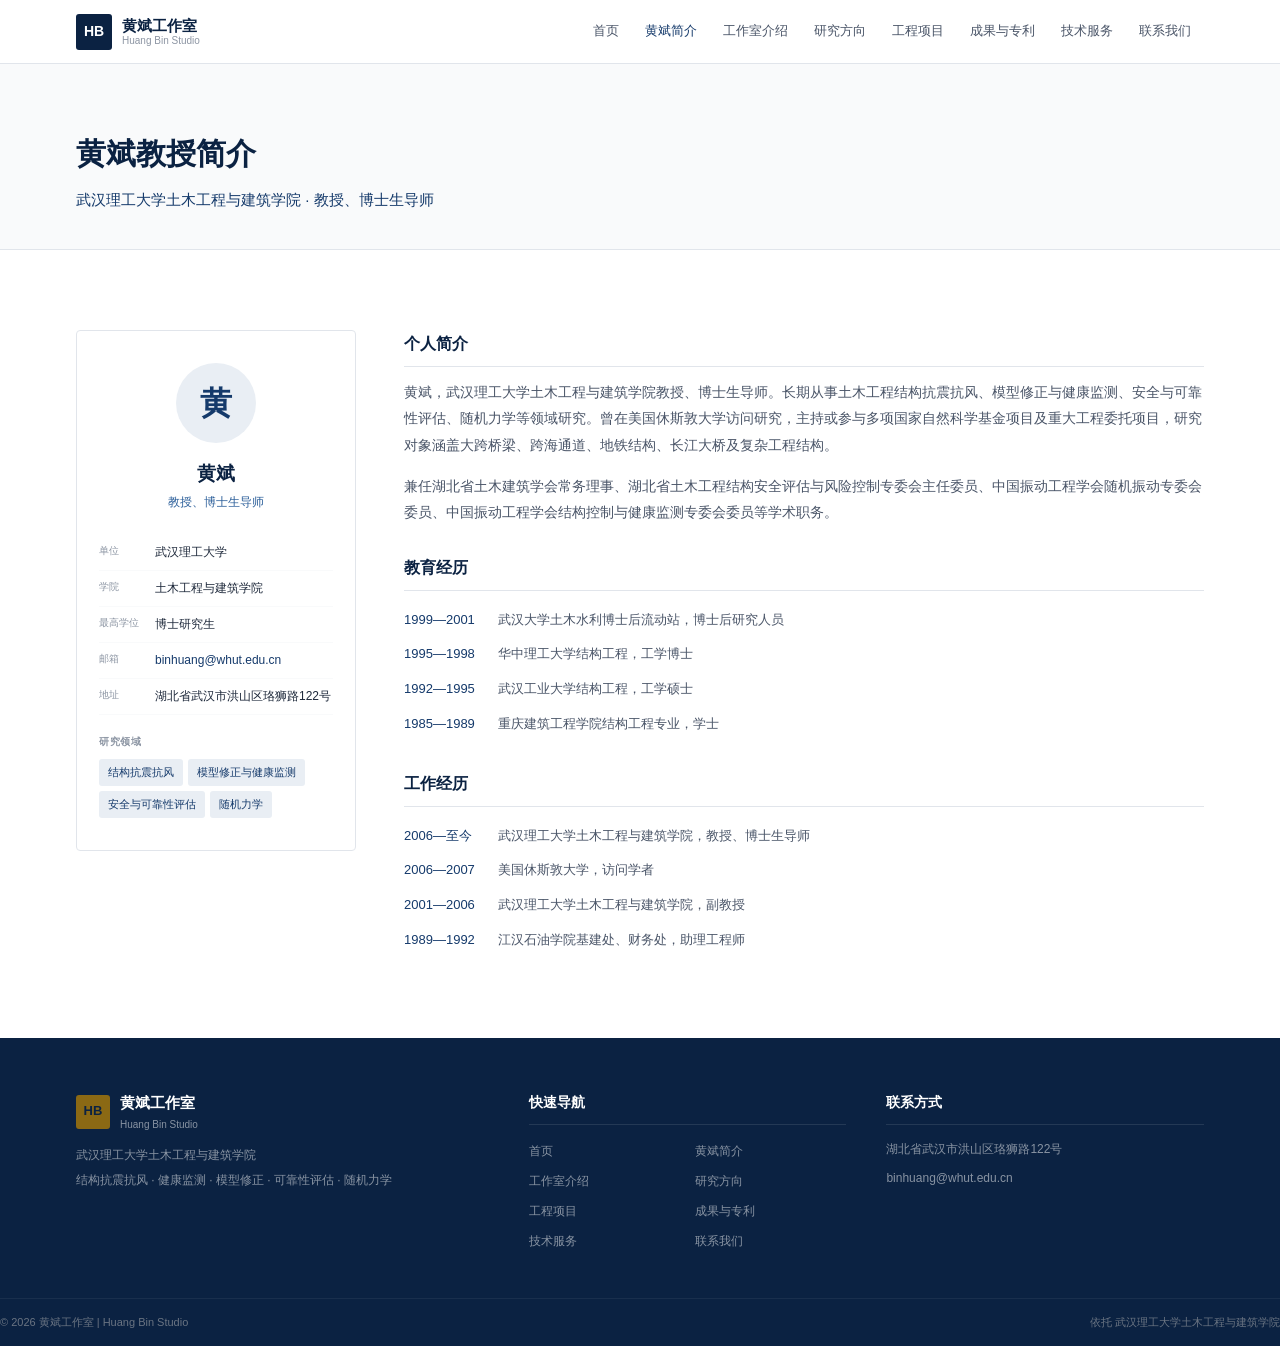
==== commit 8d07763b: "Add files via upload" ====
--- a/about.html
+++ b/about.html
@@ -1,118 +1,59 @@
 <!DOCTYPE html>
 <html lang="zh-CN">
 <head>
-  <meta charset="UTF-8" />
-  <meta name="viewport" content="width=device-width, initial-scale=1.0" />
+  <meta charset="UTF-8" /><meta name="viewport" content="width=device-width, initial-scale=1.0" />
   <meta name="description" content="黄斌教授 - 武汉理工大学土木工程与建筑学院教授、博士生导师，从事结构抗震抗风、健康监测、模型修正与可靠性评估研究。" />
   <title>黄斌教授简介 | 黄斌工作室</title>
   <link rel="icon" type="image/svg+xml" href="public/favicon.svg" />
   <link rel="stylesheet" href="css/styles.css" />
-  <style>.animate-on-scroll{opacity:0;transform:translateY(28px);transition:opacity .7s cubic-bezier(.22,.61,.36,1),transform .7s cubic-bezier(.22,.61,.36,1)}.animate-on-scroll.visible{opacity:1;transform:translateY(0)}</style>
 </head>
 <body>
+<nav class="navbar" role="navigation"><div class="navbar-inner"><a href="index.html" class="nav-logo"><span class="nav-logo-icon">HB</span><span class="nav-logo-text"><div class="nav-logo-title">黄斌工作室</div><div class="nav-logo-sub">Huang Bin Studio</div></span></a><div class="nav-links"><a href="index.html">首页</a><a href="about.html">黄斌简介</a><a href="studio.html">工作室介绍</a><a href="research.html">研究方向</a><a href="projects.html">工程项目</a><a href="publications.html">成果与专利</a><a href="services.html">技术服务</a><a href="contact.html">联系我们</a></div><button class="nav-toggle" aria-label="菜单" aria-expanded="false"><svg viewBox="0 0 24 24" fill="none" stroke="currentColor" stroke-width="2"><path d="M4 6h16M4 12h16M4 18h16" stroke-linecap="round"/></svg></button></div><div class="nav-mobile"><a href="index.html">首页</a><a href="about.html">黄斌简介</a><a href="studio.html">工作室介绍</a><a href="research.html">研究方向</a><a href="projects.html">工程项目</a><a href="publications.html">成果与专利</a><a href="services.html">技术服务</a><a href="contact.html">联系我们</a></div></nav>
 
-<nav class="navbar" role="navigation">
-  <div class="navbar-inner">
-    <a href="index.html" class="nav-logo">
-      <span class="nav-logo-icon">HB</span>
-      <span class="nav-logo-text"><div class="nav-logo-title">黄斌工作室</div><div class="nav-logo-sub">Huang Bin Studio</div></span>
-    </a>
-    <div class="nav-links">
-      <a href="index.html">首页</a><a href="about.html">黄斌简介</a><a href="studio.html">工作室介绍</a>
-      <a href="research.html">研究方向</a><a href="projects.html">工程项目</a><a href="publications.html">成果与专利</a>
-      <a href="services.html">技术服务</a><a href="contact.html">联系我们</a>
-    </div>
-    <button class="nav-toggle" aria-label="菜单" aria-expanded="false">
-      <svg viewBox="0 0 24 24" fill="none" stroke="currentColor" stroke-width="2"><path d="M4 6h16M4 12h16M4 18h16" stroke-linecap="round"/></svg>
-    </button>
+<section class="page-hero"><div class="container"><div class="page-hero-content"><h1>黄斌教授简介</h1><p class="subtitle">武汉理工大学土木工程与建筑学院 &middot; 教授、博士生导师</p></div></div></section>
+
+<section class="section"><div class="container"><div class="about-layout">
+
+<aside><div class="profile-card">
+  <div class="profile-avatar">黄</div>
+  <h2 class="profile-name">黄斌</h2><p class="profile-title">教授、博士生导师</p>
+  <div class="profile-info">
+    <div class="profile-info-row"><span class="profile-info-label">单位</span><span class="profile-info-value">武汉理工大学</span></div>
+    <div class="profile-info-row"><span class="profile-info-label">学院</span><span class="profile-info-value">土木工程与建筑学院</span></div>
+    <div class="profile-info-row"><span class="profile-info-label">最高学位</span><span class="profile-info-value">博士研究生</span></div>
+    <div class="profile-info-row"><span class="profile-info-label">邮箱</span><a href="mailto:binhuang@whut.edu.cn" class="profile-info-value" style="color:var(--c-blue);">binhuang@whut.edu.cn</a></div>
+    <div class="profile-info-row"><span class="profile-info-label">地址</span><span class="profile-info-value">湖北省武汉市洪山区珞狮路122号</span></div>
   </div>
-  <div class="nav-mobile">
-    <a href="index.html">首页</a><a href="about.html">黄斌简介</a><a href="studio.html">工作室介绍</a>
-    <a href="research.html">研究方向</a><a href="projects.html">工程项目</a><a href="publications.html">成果与专利</a>
-    <a href="services.html">技术服务</a><a href="contact.html">联系我们</a>
+  <div class="profile-fields"><div class="profile-fields-label">研究领域</div><div class="profile-fields-tags"><span>结构抗震抗风</span><span>模型修正与健康监测</span><span>安全与可靠性评估</span><span>随机力学</span></div></div>
+</div></aside>
+
+<div class="about-content">
+  <div><h3>个人简介</h3>
+    <p>黄斌，武汉理工大学土木工程与建筑学院教授、博士生导师。长期从事土木工程结构抗震抗风、模型修正与健康监测、安全与可靠性评估、随机力学等领域研究。曾在美国休斯敦大学访问研究，主持或参与多项国家自然科学基金项目及重大工程委托项目，研究对象涵盖大跨桥梁、跨海通道、地铁结构、长江大桥及复杂工程结构。</p>
+    <p>兼任湖北省土木建筑学会常务理事、湖北省土木工程结构安全评估与风险控制专委会主任委员、中国振动工程学会随机振动专委会委员、中国振动工程学会结构控制与健康监测专委会委员等学术职务。</p>
   </div>
-</nav>
+  <div class="timeline-list"><h3>教育经历</h3>
+    <div class="timeline-list-item"><span class="timeline-list-year">1999&mdash;2001</span><span class="timeline-list-detail">武汉大学土木水利博士后流动站，博士后研究人员</span></div>
+    <div class="timeline-list-item"><span class="timeline-list-year">1995&mdash;1998</span><span class="timeline-list-detail">华中理工大学结构工程，工学博士</span></div>
+    <div class="timeline-list-item"><span class="timeline-list-year">1992&mdash;1995</span><span class="timeline-list-detail">武汉工业大学结构工程，工学硕士</span></div>
+    <div class="timeline-list-item"><span class="timeline-list-year">1985&mdash;1989</span><span class="timeline-list-detail">重庆建筑工程学院结构工程专业，学士</span></div>
+  </div>
+  <div class="timeline-list"><h3>工作经历</h3>
+    <div class="timeline-list-item"><span class="timeline-list-year">2006&mdash;至今</span><span class="timeline-list-detail">武汉理工大学土木工程与建筑学院，教授、博士生导师</span></div>
+    <div class="timeline-list-item"><span class="timeline-list-year">2006&mdash;2007</span><span class="timeline-list-detail">美国休斯敦大学，访问学者</span></div>
+    <div class="timeline-list-item"><span class="timeline-list-year">2001&mdash;2006</span><span class="timeline-list-detail">武汉理工大学土木工程与建筑学院，副教授</span></div>
+    <div class="timeline-list-item"><span class="timeline-list-year">1989&mdash;1992</span><span class="timeline-list-detail">江汉石油学院基建处、财务处，助理工程师</span></div>
+  </div>
+</div>
 
-<section class="page-hero">
-  <div class="page-hero-bg page-hero-bg-1"></div>
-  <div class="container">
-    <div class="page-hero-content">
-      <h1>黄斌教授简介</h1>
-      <p class="subtitle">武汉理工大学土木工程与建筑学院 · 教授、博士生导师</p>
-      <div class="page-hero-line"></div>
-    </div>
-  </div>
-</section>
+</div></div></section>
 
-<section class="section">
-  <div class="container">
-    <div class="about-layout">
-      <aside>
-        <div class="profile-card">
-          <div class="profile-avatar">黄</div>
-          <h2 class="profile-name">黄斌</h2>
-          <p class="profile-title">教授、博士生导师</p>
-          <div class="profile-info">
-            <div class="profile-info-row"><span class="profile-info-label">单位</span><span class="profile-info-value">武汉理工大学</span></div>
-            <div class="profile-info-row"><span class="profile-info-label">学院</span><span class="profile-info-value">土木工程与建筑学院</span></div>
-            <div class="profile-info-row"><span class="profile-info-label">最高学位</span><span class="profile-info-value">博士研究生</span></div>
-            <div class="profile-info-row"><span class="profile-info-label">邮箱</span><a href="mailto:binhuang@whut.edu.cn" class="profile-info-value" style="color:#0f2d6e;">binhuang@whut.edu.cn</a></div>
-            <div class="profile-info-row"><span class="profile-info-label">地址</span><span class="profile-info-value">湖北省武汉市洪山区珞狮路122号</span></div>
-          </div>
-          <div class="profile-fields">
-            <div class="profile-fields-label">研究领域</div>
-            <div class="profile-fields-tags">
-              <span>土木工程结构抗震抗风</span><span>模型修正与健康监测</span>
-              <span>安全与可靠性评估</span><span>随机力学</span>
-            </div>
-          </div>
-        </div>
-      </aside>
-      <div class="about-content">
-        <div class="animate-on-scroll">
-          <h3 class="structure-line">个人简介</h3>
-          <p>黄斌，武汉理工大学土木工程与建筑学院教授、博士生导师。长期从事土木工程结构抗震抗风、模型修正与健康监测、安全与可靠性评估、随机力学等领域研究。曾在美国休斯敦大学访问研究，主持或参与多项国家自然科学基金项目及重大工程委托项目，研究对象涵盖大跨桥梁、跨海通道、地铁结构、长江大桥及复杂工程结构。</p>
-          <p>兼任湖北省土木建筑学会常务理事、湖北省土木工程结构安全评估与风险控制专委会主任委员、中国振动工程学会随机振动专委会委员、中国振动工程学会结构控制与健康监测专委会委员等学术职务。</p>
-        </div>
-        <div class="timeline-list animate-on-scroll">
-          <h3 class="structure-line">教育经历</h3>
-          <div class="timeline-list-item"><span class="timeline-list-year">1999—2001</span><span class="timeline-list-detail">武汉大学土木水利博士后流动站，博士后研究人员</span></div>
-          <div class="timeline-list-item"><span class="timeline-list-year">1995—1998</span><span class="timeline-list-detail">华中理工大学结构工程，工学博士</span></div>
-          <div class="timeline-list-item"><span class="timeline-list-year">1992—1995</span><span class="timeline-list-detail">武汉工业大学结构工程，工学硕士</span></div>
-          <div class="timeline-list-item"><span class="timeline-list-year">1985—1989</span><span class="timeline-list-detail">重庆建筑工程学院结构工程专业，学士</span></div>
-        </div>
-        <div class="timeline-list animate-on-scroll" style="margin-top:32px;">
-          <h3 class="structure-line">工作经历</h3>
-          <div class="timeline-list-item"><span class="timeline-list-year">2006—至今</span><span class="timeline-list-detail">武汉理工大学土木工程与建筑学院，教授、博士生导师</span></div>
-          <div class="timeline-list-item"><span class="timeline-list-year">2006—2007</span><span class="timeline-list-detail">美国休斯敦大学，访问学者</span></div>
-          <div class="timeline-list-item"><span class="timeline-list-year">2001—2006</span><span class="timeline-list-detail">武汉理工大学土木工程与建筑学院，副教授</span></div>
-          <div class="timeline-list-item"><span class="timeline-list-year">1989—1992</span><span class="timeline-list-detail">江汉石油学院基建处、财务处，助理工程师</span></div>
-        </div>
-      </div>
-    </div>
-  </div>
-</section>
+<footer class="footer"><div class="container"><div class="footer-grid">
+  <div><div class="footer-brand"><span class="footer-brand-icon">HB</span><div><div class="footer-brand-name">黄斌工作室</div><div class="footer-brand-sub">Huang Bin Studio</div></div></div><p class="footer-desc">武汉理工大学土木工程与建筑学院</p><p class="footer-desc">结构抗震抗风 &middot; 健康监测 &middot; 模型修正 &middot; 可靠性评估 &middot; 随机力学</p></div>
+  <div><h4>快速导航</h4><div class="footer-links"><a href="index.html">首页</a><a href="about.html">黄斌简介</a><a href="studio.html">工作室介绍</a><a href="research.html">研究方向</a><a href="projects.html">工程项目</a><a href="publications.html">成果与专利</a><a href="services.html">技术服务</a><a href="contact.html">联系我们</a></div></div>
+  <div><h4>联系方式</h4><div class="footer-contact-item"><span>湖北省武汉市洪山区珞狮路122号</span></div><div class="footer-contact-item"><a href="mailto:binhuang@whut.edu.cn">binhuang@whut.edu.cn</a></div></div>
+</div></div><div class="footer-bottom"><span>&copy; 2026 黄斌工作室 | Huang Bin Studio</span><span>依托 武汉理工大学土木工程与建筑学院</span></div></footer>
 
-<footer class="footer">
-  <div class="container"><div class="footer-grid">
-    <div><div class="footer-brand"><span class="footer-brand-icon">HB</span><div><div class="footer-brand-name">黄斌工作室</div><div class="footer-brand-sub">Huang Bin Studio</div></div></div><p class="footer-desc">武汉理工大学土木工程与建筑学院</p><p class="footer-desc">结构抗震抗风 · 健康监测 · 模型修正 · 可靠性评估 · 随机力学</p></div>
-    <div><h4 class="structure-line">快速导航</h4><div class="footer-links"><a href="index.html">首页</a><a href="about.html">黄斌简介</a><a href="studio.html">工作室介绍</a><a href="research.html">研究方向</a><a href="projects.html">工程项目</a><a href="publications.html">成果与专利</a><a href="services.html">技术服务</a><a href="contact.html">联系我们</a></div></div>
-    <div><h4 class="structure-line">联系方式</h4><div class="footer-contact-item"><span>📍</span><span>湖北省武汉市洪山区珞狮路122号</span></div><div class="footer-contact-item"><span>✉️</span><a href="mailto:binhuang@whut.edu.cn">binhuang@whut.edu.cn</a></div></div>
-  </div></div>
-  <div class="footer-bottom"><span>© 2026 黄斌工作室 | Huang Bin Studio</span><span>依托 武汉理工大学土木工程与建筑学院</span></div>
-</footer>
-
-<script>
-(function(){
-  'use strict';
-  var nav=document.querySelector('.navbar');
-  if(nav){var onScroll=function(){nav.classList.toggle('scrolled',window.scrollY>20);};window.addEventListener('scroll',onScroll,{passive:true});onScroll();}
-  var btn=document.querySelector('.nav-toggle'),menu=document.querySelector('.nav-mobile');
-  if(btn&&menu){btn.addEventListener('click',function(){var open=menu.classList.toggle('open');btn.setAttribute('aria-expanded',open);});menu.querySelectorAll('a').forEach(function(a){a.addEventListener('click',function(){menu.classList.remove('open');btn.setAttribute('aria-expanded','false');});});}
-  (function(){var p=window.location.pathname,page=p.substring(p.lastIndexOf('/')+1)||'index.html';document.querySelectorAll('.nav-links a, .nav-mobile a').forEach(function(a){var h=a.getAttribute('href');if(h===page||(page==='index.html'&&(h==='./'||h==='/'||h==='index.html')))a.classList.add('active');});})();
-  var els=document.querySelectorAll('.animate-on-scroll');
-  if(els.length){var obs=new IntersectionObserver(function(entries){entries.forEach(function(e){if(e.isIntersecting){setTimeout(function(){e.target.classList.add('visible');},parseInt(e.target.getAttribute('data-delay'))||0);obs.unobserve(e.target);}});},{threshold:0.1,rootMargin:'0px 0px -50px 0px'});els.forEach(function(el,i){if(!el.hasAttribute('data-delay'))el.setAttribute('data-delay',i*100);obs.observe(el);});}
-})();
-</script>
+<script>(function(){var nav=document.querySelector('.navbar');if(nav){var s=function(){nav.classList.toggle('scrolled',window.scrollY>20);};window.addEventListener('scroll',s,{passive:true});s();}var btn=document.querySelector('.nav-toggle'),menu=document.querySelector('.nav-mobile');if(btn&&menu){btn.addEventListener('click',function(){var o=menu.classList.toggle('open');btn.setAttribute('aria-expanded',o);});menu.querySelectorAll('a').forEach(function(a){a.addEventListener('click',function(){menu.classList.remove('open');btn.setAttribute('aria-expanded','false');});});}(function(){var p=window.location.pathname,pg=p.substring(p.lastIndexOf('/')+1)||'index.html';document.querySelectorAll('.nav-links a, .nav-mobile a').forEach(function(a){var h=a.getAttribute('href');if(h===pg||(pg==='index.html'&&(h==='./'||h==='/'||h==='index.html')))a.classList.add('active');});})();})();</script>
 </body>
 </html>
--- a/css/styles.css
+++ b/css/styles.css
@@ -1,1221 +1,297 @@
 /* ============================================================
    黄斌工作室 (Huang Bin Studio) - 全局样式表
-   设计定位：教授个人主页 + 工作室平台 + 工程技术服务展示
-   风格：专业、稳重、学术化、工程感
-   主色调：深蓝(#0f2d6e) / 白(#ffffff) / 浅灰(#f5f7fa) / 金(#b8942e)
+   风格：学术机构官网 — 克制、正式、信息优先
    ============================================================ */
 
-/* ===== CSS 变量 / Design Tokens ===== */
 :root {
-  --primary-50: #e8edf5;
-  --primary-100: #c5d1e8;
-  --primary-200: #9fb3d9;
-  --primary-300: #7995ca;
-  --primary-400: #5c7ebf;
-  --primary-500: #3f67b4;
-  --primary-600: #1a3f8f;
-  --primary-700: #0f2d6e;
-  --primary-800: #0a1f4d;
-  --primary-900: #061230;
-  --primary-950: #030919;
-  --accent-light: #c9a84c;
-  --accent: #b8942e;
-  --accent-dark: #8e701f;
-  --gray-50: #f8fafc;
-  --gray-100: #f1f5f9;
-  --gray-200: #e2e8f0;
-  --gray-300: #cbd5e1;
-  --gray-400: #94a3b8;
-  --gray-500: #64748b;
-  --gray-600: #475569;
-  --gray-700: #334155;
-  --gray-800: #1e293b;
-  --gray-900: #0f172a;
-  --radius-sm: 6px;
-  --radius-md: 10px;
-  --radius-lg: 14px;
-  --radius-xl: 20px;
-  --shadow-sm: 0 1px 2px rgba(6, 18, 48, 0.05);
-  --shadow: 0 4px 16px rgba(6, 18, 48, 0.06);
-  --shadow-lg: 0 12px 40px rgba(6, 18, 48, 0.10);
-  --shadow-xl: 0 20px 60px rgba(6, 18, 48, 0.14);
-  --transition: 0.3s cubic-bezier(0.4, 0, 0.2, 1);
-  --max-width: 1280px;
-  --nav-height: 68px;
-}
-
-/* ===== Reset & Base ===== */
-*, *::before, *::after {
-  box-sizing: border-box;
-  margin: 0;
-  padding: 0;
-}
-
-html {
-  scroll-behavior: smooth;
-  -webkit-text-size-adjust: 100%;
-}
-
-body {
-  font-family: "PingFang SC", "Microsoft YaHei", "Hiragino Sans GB", "Noto Sans SC", -apple-system, BlinkMacSystemFont, sans-serif;
-  font-size: 15px;
-  line-height: 1.7;
-  color: var(--gray-700);
-  background: #fff;
-  -webkit-font-smoothing: antialiased;
-  -moz-osx-font-smoothing: grayscale;
-  padding-top: var(--nav-height);
-}
-
-img { max-width: 100%; height: auto; display: block; }
-a { color: inherit; text-decoration: none; }
-ul, ol { list-style: none; }
-
-/* ===== 自定义滚动条 ===== */
-::-webkit-scrollbar { width: 8px; }
-::-webkit-scrollbar-track { background: var(--gray-100); }
-::-webkit-scrollbar-thumb { background: var(--primary-600); border-radius: 4px; }
-::-webkit-scrollbar-thumb:hover { background: var(--primary-700); }
-
-/* ===== 工具类 ===== */
-.container {
-  width: 100%;
-  max-width: var(--max-width);
-  margin-left: auto;
-  margin-right: auto;
-  padding-left: 20px;
-  padding-right: 20px;
-}
-@media (min-width: 768px) {
-  .container { padding-left: 32px; padding-right: 32px; }
-}
-
-.sr-only {
-  position: absolute; width: 1px; height: 1px; padding: 0; margin: -1px;
-  overflow: hidden; clip: rect(0,0,0,0); white-space: nowrap; border: 0;
-}
-
-/* ===== 装饰背景 ===== */
-.bg-grid {
-  background-image:
-    linear-gradient(rgba(15,45,110,0.04) 1px, transparent 1px),
-    linear-gradient(90deg, rgba(15,45,110,0.04) 1px, transparent 1px);
-  background-size: 40px 40px;
-}
-.bg-mesh {
-  background-image:
-    linear-gradient(30deg, rgba(15,45,110,0.05) 1px, transparent 1px),
-    linear-gradient(-30deg, rgba(15,45,110,0.05) 1px, transparent 1px),
-    linear-gradient(90deg, rgba(15,45,110,0.03) 1px, transparent 1px);
-  background-size: 30px 30px, 30px 30px, 30px 30px;
-}
-
-/* ===== 底部分割线 ===== */
-.structure-line {
-  position: relative;
-  padding-bottom: 12px;
-}
-.structure-line::after {
-  content: '';
-  position: absolute;
-  bottom: 0;
-  left: 0;
-  width: 50px;
-  height: 2px;
-  background: linear-gradient(90deg, var(--primary-600), transparent);
-}
-
-/* ===== 卡片悬停 ===== */
-.card-hover {
-  transition: transform var(--transition), box-shadow var(--transition), border-color var(--transition);
-}
-.card-hover:hover {
-  transform: translateY(-4px);
-  box-shadow: var(--shadow-lg);
-  border-color: var(--primary-200);
-}
+  --c-deep: #0b2242;
+  --c-blue: #153a6b;
+  --c-mid: #2c5f9a;
+  --c-light: #e9eef4;
+  --c-accent: #8b6914;
+  --c-accent-light: #f2e8cf;
+  --c-gray-50: #f9fafb;
+  --c-gray-100: #f0f2f5;
+  --c-gray-200: #e1e5eb;
+  --c-gray-400: #8c95a3;
+  --c-gray-600: #4a5568;
+  --c-gray-800: #1e293b;
+  --c-text: #2d3748;
+  --radius: 4px;
+  --max-w: 1200px;
+  --nav-h: 64px;
+}
+
+*,*::before,*::after{box-sizing:border-box;margin:0;padding:0}
+html{scroll-behavior:smooth;-webkit-text-size-adjust:100%}
+body{
+  font-family:"PingFang SC","Microsoft YaHei","Hiragino Sans GB","Noto Sans SC",-apple-system,sans-serif;
+  font-size:15px;line-height:1.75;color:var(--c-text);background:#fff;
+  padding-top:var(--nav-h);-webkit-font-smoothing:antialiased;
+}
+img{max-width:100%;height:auto}
+a{color:inherit;text-decoration:none}
+ul,ol{list-style:none}
+::-webkit-scrollbar{width:6px}
+::-webkit-scrollbar-track{background:var(--c-gray-50)}
+::-webkit-scrollbar-thumb{background:var(--c-mid);border-radius:3px}
+
+/* ===== 布局工具 ===== */
+.container{width:100%;max-width:var(--max-w);margin-left:auto;margin-right:auto;padding:0 20px}
+@media(min-width:768px){.container{padding:0 36px}}
+.section{padding:56px 0}
+@media(min-width:768px){.section{padding:80px 0}}
+.grid-2{display:grid;grid-template-columns:1fr;gap:20px}
+@media(min-width:768px){.grid-2{grid-template-columns:1fr 1fr;gap:28px}}
+.grid-3{display:grid;grid-template-columns:1fr;gap:20px}
+@media(min-width:640px){.grid-3{grid-template-columns:1fr 1fr}}
+@media(min-width:1024px){.grid-3{grid-template-columns:1fr 1fr 1fr;gap:28px}}
+.grid-4{display:grid;grid-template-columns:1fr 1fr;gap:16px}
+@media(min-width:1024px){.grid-4{grid-template-columns:1fr 1fr 1fr 1fr}}
+
+/* ===== 导航栏 — 像大学官网 ===== */
+.navbar{
+  position:fixed;top:0;left:0;right:0;z-index:1000;height:var(--nav-h);
+  background:#fff;border-bottom:1px solid var(--c-gray-200);
+  transition:box-shadow .2s;
+}
+.navbar.scrolled{box-shadow:0 1px 4px rgba(0,0,0,.06)}
+.navbar-inner{
+  display:flex;align-items:center;justify-content:space-between;height:100%;
+  max-width:var(--max-w);margin:0 auto;padding:0 20px;
+}
+@media(min-width:768px){.navbar-inner{padding:0 36px}}
+.nav-logo{display:flex;align-items:center;gap:10px;flex-shrink:0}
+.nav-logo-icon{
+  width:36px;height:36px;background:var(--c-deep);border-radius:3px;
+  display:flex;align-items:center;justify-content:center;color:#fff;font-weight:700;font-size:14px;
+}
+.nav-logo-text{display:none}
+@media(min-width:640px){.nav-logo-text{display:block}}
+.nav-logo-title{font-size:15px;font-weight:600;color:var(--c-deep);line-height:1.2}
+.nav-logo-sub{font-size:10px;color:var(--c-gray-400);line-height:1.2}
+
+.nav-links{display:none;align-items:center;gap:0}
+@media(min-width:1024px){.nav-links{display:flex}}
+.nav-links a{padding:8px 13px;font-size:13px;font-weight:500;color:var(--c-gray-600);transition:color .15s;white-space:nowrap}
+.nav-links a:hover,.nav-links a.active{color:var(--c-blue)}
+
+.nav-toggle{
+  display:flex;align-items:center;justify-content:center;width:38px;height:38px;
+  background:none;border:none;cursor:pointer;color:var(--c-gray-600);
+}
+@media(min-width:1024px){.nav-toggle{display:none}}
+.nav-toggle svg{width:22px;height:22px}
+
+.nav-mobile{
+  display:none;position:absolute;top:var(--nav-h);left:0;right:0;
+  background:#fff;border-top:1px solid var(--c-gray-100);padding:8px 16px 16px;
+}
+.nav-mobile.open{display:block}
+.nav-mobile a{display:block;padding:11px 12px;font-size:14px;color:var(--c-gray-800)}
+.nav-mobile a:hover,.nav-mobile a.active{color:var(--c-blue)}
+
+/* ===== 页脚 ===== */
+.footer{background:var(--c-deep);color:#c0c8d4;padding:52px 0 0}
+.footer-grid{display:grid;grid-template-columns:1fr;gap:32px;padding-bottom:44px}
+@media(min-width:768px){.footer-grid{grid-template-columns:1.3fr 1fr 1fr;gap:40px}}
+.footer h4{color:#fff;font-size:14px;font-weight:600;margin-bottom:14px;padding-bottom:10px;border-bottom:1px solid rgba(255,255,255,.1)}
+.footer-brand{display:flex;align-items:center;gap:10px;margin-bottom:12px}
+.footer-brand-icon{width:34px;height:34px;background:var(--c-accent);border-radius:3px;display:flex;align-items:center;justify-content:center;color:var(--c-deep);font-weight:700;font-size:13px}
+.footer-brand-name{font-size:15px;font-weight:600;color:#fff}.footer-brand-sub{font-size:10px;color:#8893a2}
+.footer-desc{font-size:12px;color:#8893a2;line-height:1.7;margin-bottom:4px}
+.footer-links{display:grid;grid-template-columns:1fr 1fr;gap:5px 14px}
+.footer-links a{font-size:12px;color:#8893a2;transition:color .15s;padding:2px 0}
+.footer-links a:hover{color:var(--c-accent-light)}
+.footer-contact-item{display:flex;align-items:flex-start;gap:8px;font-size:12px;color:#8893a2;margin-bottom:8px}
+.footer-contact-item a{color:#8893a2}.footer-contact-item a:hover{color:var(--c-accent-light)}
+.footer-bottom{border-top:1px solid rgba(255,255,255,.06);padding:14px 0;display:flex;flex-direction:column;align-items:center;gap:4px;font-size:11px;color:#6a7482}
+@media(min-width:640px){.footer-bottom{flex-direction:row;justify-content:space-between}}
+
+/* ===== 页面顶部 ===== */
+.page-hero{padding:52px 0 28px;background:var(--c-gray-50);border-bottom:1px solid var(--c-gray-200)}
+@media(min-width:1024px){.page-hero{padding:64px 0 36px}}
+.page-hero-content{max-width:720px}
+.page-hero-content h1{font-size:26px;font-weight:700;color:var(--c-deep)}
+@media(min-width:768px){.page-hero-content h1{font-size:30px}}
+.page-hero-content .subtitle{margin-top:6px;font-size:15px;color:var(--c-blue)}
+.page-hero-content .desc{margin-top:8px;font-size:14px;color:var(--c-gray-600);line-height:1.8}
+
+/* ===== 区块标题 — 无装饰线 ===== */
+.section-title{margin-bottom:36px}
+.section-title.center{text-align:center}
+.section-title h2{font-size:22px;font-weight:700;color:var(--c-deep)}
+@media(min-width:768px){.section-title h2{font-size:26px}}
+.section-title .subtitle{margin-top:8px;font-size:14px;color:var(--c-gray-600);max-width:560px}
+.section-title.center .subtitle{margin-left:auto;margin-right:auto}
+.section-title.light h2{color:#fff}
+.section-title.light .subtitle{color:#8893a2}
+
+/* ===== 首页 Hero — 信息优先，少装饰 ===== */
+.hero{
+  position:relative;min-height:calc(100vh - var(--nav-h));display:flex;align-items:center;
+  background:linear-gradient(170deg,var(--c-deep) 0%,var(--c-blue) 100%);
+  overflow:hidden;
+}
+.hero::before{
+  content:'';position:absolute;inset:0;
+  background-image:linear-gradient(rgba(255,255,255,.02) 1px,transparent 1px),
+                   linear-gradient(90deg,rgba(255,255,255,.02) 1px,transparent 1px);
+  background-size:48px 48px;pointer-events:none;
+}
+.hero-content{position:relative;z-index:1;max-width:680px;padding:40px 0}
+.hero-eyebrow{font-size:12px;color:var(--c-accent-light);letter-spacing:.1em;margin-bottom:14px}
+.hero-title{font-size:34px;font-weight:700;color:#fff;line-height:1.25;letter-spacing:-.01em}
+@media(min-width:640px){.hero-title{font-size:40px}}
+@media(min-width:1024px){.hero-title{font-size:48px}}
+.hero-desc{margin-top:18px;font-size:14px;color:#b0bec5;line-height:1.9;max-width:580px}
+@media(min-width:768px){.hero-desc{font-size:15px;margin-top:22px}}
+.hero-actions{margin-top:28px;display:flex;flex-wrap:wrap;gap:12px}
+.hero-actions .btn-primary{background:var(--c-accent);color:#fff;padding:10px 24px;font-size:13px;font-weight:600;border-radius:3px;transition:background .15s;border:none;cursor:pointer;font-family:inherit}
+.hero-actions .btn-primary:hover{background:#7a5d11}
+.hero-actions .btn-outline{background:transparent;border:1px solid rgba(255,255,255,.25);color:#fff;padding:10px 24px;font-size:13px;font-weight:500;border-radius:3px;transition:all .15s}
+.hero-actions .btn-outline:hover{border-color:rgba(255,255,255,.5);background:rgba(255,255,255,.04)}
+.hero-scroll{position:absolute;bottom:24px;left:50%;transform:translateX(-50%);color:rgba(255,255,255,.25);font-size:10px;letter-spacing:.12em;text-align:center}
+.hero-scroll span{display:block;margin-bottom:4px}
+
+/* ===== Stats Bar ===== */
+.stats-grid{display:grid;grid-template-columns:1fr 1fr;background:var(--c-gray-100);border-radius:4px;overflow:hidden}
+@media(min-width:1024px){.stats-grid{grid-template-columns:1fr 1fr 1fr 1fr}}
+.stat-item{background:#fff;padding:22px 20px;text-align:center;font-size:13px;color:var(--c-gray-800);font-weight:500}
+
+/* ===== 入口卡片 — 像目录索引 ===== */
+.entrance-card{
+  display:block;background:#fff;border:1px solid var(--c-gray-200);border-radius:4px;
+  padding:28px 24px;transition:border-color .15s;
+}
+.entrance-card:hover{border-color:var(--c-mid)}
+.entrance-card h3{font-size:16px;font-weight:600;color:var(--c-deep);margin-bottom:8px}
+.entrance-card p{font-size:13px;color:var(--c-gray-600);line-height:1.7}
+.entrance-card .card-link{display:inline-block;margin-top:12px;font-size:12px;color:var(--c-mid);font-weight:500}
+
+/* ===== 研究方向卡片 — 像论文集条目 ===== */
+.research-card{
+  background:#fff;border:1px solid var(--c-gray-200);border-radius:4px;
+  padding:26px 22px;transition:border-color .15s;
+}
+.research-card:hover{border-color:var(--c-mid)}
+.research-card .card-num{font-size:11px;color:var(--c-gray-400);margin-bottom:10px;font-family:"SF Mono","Consolas",monospace}
+.research-card h3{font-size:15px;font-weight:600;color:var(--c-deep);margin-bottom:8px}
+.research-card p{font-size:13px;color:var(--c-gray-600);line-height:1.75}
+
+/* ===== 项目时间轴 ===== */
+.timeline{position:relative;padding-left:24px}
+@media(min-width:768px){.timeline{padding-left:40px}}
+.timeline::before{content:'';position:absolute;left:7px;top:0;bottom:0;width:1px;background:var(--c-gray-200)}
+@media(min-width:768px){.timeline::before{left:20px}}
+.timeline-item{position:relative;margin-bottom:24px}
+.timeline-dot{position:absolute;left:-20px;top:5px;width:13px;height:13px;background:var(--c-blue);border-radius:50%;border:3px solid #fff;box-shadow:0 0 0 1px var(--c-blue);z-index:1}
+@media(min-width:768px){.timeline-dot{left:-36px}}
+.timeline-card{background:#fff;border:1px solid var(--c-gray-200);border-radius:4px;padding:20px;transition:border-color .15s}
+.timeline-card:hover{border-color:var(--c-mid)}
+.timeline-card-header{display:flex;flex-wrap:wrap;align-items:flex-start;justify-content:space-between;gap:8px;margin-bottom:8px}
+.timeline-card-header h3{font-size:15px;font-weight:600;color:var(--c-deep);line-height:1.5;flex:1}
+.timeline-time{flex-shrink:0;font-size:11px;color:#fff;background:var(--c-deep);padding:3px 10px;border-radius:3px;white-space:nowrap}
+.timeline-tags{display:flex;flex-wrap:wrap;gap:6px;margin-bottom:8px}
+.tag{font-size:11px;padding:2px 9px;border-radius:3px}
+.tag-primary{background:var(--c-light);color:var(--c-blue)}
+.tag-gray{background:var(--c-gray-100);color:var(--c-gray-600)}
+.tag-accent{background:var(--c-accent-light);color:var(--c-accent)}
+.timeline-card-desc{font-size:13px;color:var(--c-gray-600);line-height:1.7}
+
+/* ===== 论文列表 ===== */
+.paper-item{display:flex;gap:10px;padding:16px 18px;border-bottom:1px solid var(--c-gray-100);transition:background .15s}
+.paper-item:hover{background:var(--c-gray-50)}
+.paper-num{flex-shrink:0;font-size:11px;color:var(--c-gray-400);font-family:"SF Mono","Consolas",monospace;padding-top:2px}
+.paper-item p{font-size:13px;color:var(--c-text);line-height:1.7}
+.paper-item em{font-style:italic;color:var(--c-mid)}
+
+/* ===== 专利卡片 ===== */
+.patent-card{display:flex;gap:12px;padding:16px;background:#fff;border:1px solid var(--c-gray-200);border-radius:4px;transition:border-color .15s}
+.patent-card:hover{border-color:var(--c-mid)}
+.patent-num{flex-shrink:0;width:30px;height:30px;background:var(--c-light);color:var(--c-blue);border-radius:3px;display:flex;align-items:center;justify-content:center;font-size:11px;font-weight:700}
+.patent-code{font-size:10px;color:var(--c-gray-400);font-family:"SF Mono","Consolas",monospace;margin-bottom:4px}
+.patent-card h4{font-size:14px;font-weight:600;color:var(--c-deep);line-height:1.4;margin-bottom:4px}
+.patent-meta{display:flex;align-items:center;gap:8px;font-size:11px;color:var(--c-gray-600)}
+
+/* ===== 奖励卡片 ===== */
+.award-card{background:var(--c-gray-50);border:1px solid var(--c-gray-200);border-radius:4px;padding:24px 16px;text-align:center;transition:border-color .15s}
+.award-card:hover{border-color:var(--c-mid)}
+.award-card p{font-size:13px;font-weight:600;color:var(--c-deep)}
+
+/* ===== 服务模块 ===== */
+.service-card{background:#fff;border:1px solid var(--c-gray-200);border-radius:4px;padding:26px 22px;transition:border-color .15s}
+.service-card:hover{border-color:var(--c-mid)}
+.service-card-head{display:flex;align-items:flex-start;gap:12px;margin-bottom:18px}
+.service-card-head .s-icon{flex-shrink:0;width:44px;height:44px;background:var(--c-light);border-radius:3px;display:flex;align-items:center;justify-content:center;font-size:14px;font-weight:700;color:var(--c-blue)}
+.service-card h3{font-size:15px;font-weight:600;color:var(--c-deep);line-height:1.4}
+.service-field{margin-bottom:12px}
+.service-field-label{font-size:10px;font-weight:600;color:var(--c-gray-400);letter-spacing:.06em;margin-bottom:2px}
+.service-field-value{font-size:13px;color:var(--c-gray-600);line-height:1.7}
+.service-scenario{background:var(--c-gray-50);border-radius:3px;padding:14px 16px;margin-top:auto}
+.service-scenario-label{font-size:10px;font-weight:600;color:var(--c-blue);letter-spacing:.06em;margin-bottom:2px}
+.service-scenario p{font-size:13px;color:var(--c-gray-600);line-height:1.7}
+
+/* ===== 简介页 ===== */
+.about-layout{display:grid;grid-template-columns:1fr;gap:32px}
+@media(min-width:1024px){.about-layout{grid-template-columns:280px 1fr;gap:48px}}
+.profile-card{background:#fff;border:1px solid var(--c-gray-200);border-radius:4px;padding:32px 22px;position:sticky;top:calc(var(--nav-h) + 20px)}
+.profile-avatar{width:80px;height:80px;margin:0 auto 14px;background:var(--c-light);border-radius:50%;display:flex;align-items:center;justify-content:center;font-size:32px;font-weight:700;color:var(--c-blue)}
+.profile-name{font-size:19px;font-weight:700;color:var(--c-deep);text-align:center}
+.profile-title{font-size:12px;color:var(--c-mid);text-align:center;margin-top:2px}
+.profile-info{margin-top:22px}
+.profile-info-row{display:flex;align-items:flex-start;gap:8px;padding:7px 0;border-bottom:1px solid var(--c-gray-50);font-size:12px}
+.profile-info-label{flex-shrink:0;min-width:48px;color:var(--c-gray-400);font-size:10px}
+.profile-info-value{color:var(--c-gray-800);word-break:break-all}
+.profile-fields{margin-top:18px}
+.profile-fields-label{font-size:10px;font-weight:600;color:var(--c-gray-400);letter-spacing:.06em;margin-bottom:8px}
+.profile-fields-tags{display:flex;flex-wrap:wrap;gap:5px}
+.profile-fields-tags span{font-size:11px;background:var(--c-light);color:var(--c-blue);padding:4px 9px;border-radius:3px}
+.about-content h3{font-size:16px;font-weight:600;color:var(--c-deep);margin-bottom:12px;padding-bottom:8px;border-bottom:1px solid var(--c-gray-200)}
+.about-content p{font-size:14px;color:var(--c-gray-600);line-height:1.9;margin-bottom:14px}
+.timeline-list{margin-top:28px}
+.timeline-list-item{display:flex;gap:12px;padding:6px 0;font-size:13px}
+.timeline-list-year{flex-shrink:0;min-width:82px;font-weight:500;color:var(--c-blue)}
+.timeline-list-detail{color:var(--c-gray-600)}
+
+/* ===== 工作室特色 ===== */
+.feature-card{background:var(--c-gray-50);border:1px solid var(--c-gray-200);border-radius:4px;padding:28px 20px;text-align:center;transition:border-color .15s}
+.feature-card:hover{border-color:var(--c-mid)}
+.feature-card h3{font-size:15px;font-weight:600;color:var(--c-deep);margin-bottom:8px}
+.feature-card p{font-size:13px;color:var(--c-gray-600);line-height:1.7}
+
+/* ===== 关键词 ===== */
+.keyword-tag{display:inline-block;font-size:12px;background:var(--c-light);color:var(--c-blue);padding:6px 13px;border-radius:3px;margin:3px}
+
+/* ===== 联系页 ===== */
+.contact-card{background:#fff;border:1px solid var(--c-gray-200);border-radius:4px;padding:28px 24px}
+.contact-item{display:flex;align-items:flex-start;gap:10px;padding:12px 0;border-bottom:1px solid var(--c-gray-50)}
+.contact-item:last-child{border-bottom:none}
+.contact-item-label{font-size:10px;color:var(--c-gray-400);margin-bottom:1px}
+.contact-item-value{font-size:14px;color:var(--c-gray-800)}
+.contact-item-value a{color:var(--c-blue);transition:color .15s}
+.contact-item-value a:hover{color:var(--c-mid)}
+.contact-note{background:var(--c-gray-50);border:1px solid var(--c-gray-200);border-radius:4px;padding:22px;margin-bottom:18px}
+.contact-note h3{font-size:16px;font-weight:600;color:var(--c-deep);margin-bottom:6px}
+.contact-note p{font-size:13px;color:var(--c-gray-600);line-height:1.7}
+.contact-cooperation{background:#fff;border:1px solid var(--c-gray-200);border-radius:4px;padding:22px}
+.contact-cooperation h3{font-size:11px;font-weight:600;color:var(--c-gray-400);letter-spacing:.06em;margin-bottom:10px}
+.contact-cooperation li{font-size:13px;color:var(--c-gray-600);padding:3px 0}
+.contact-brand{background:var(--c-deep);border-radius:4px;padding:24px;text-align:center;margin-top:18px}
+.contact-brand-name{font-size:20px;font-weight:700;color:var(--c-accent-light)}
+.contact-brand-sub{font-size:11px;color:#8893a2;margin-top:4px}
 
 /* ===== 按钮 ===== */
-.btn {
-  display: inline-flex;
-  align-items: center;
-  gap: 8px;
-  padding: 12px 28px;
-  font-size: 14px;
-  font-weight: 600;
-  border-radius: var(--radius-sm);
-  transition: all var(--transition);
-  cursor: pointer;
-  border: none;
-  font-family: inherit;
-}
-.btn-primary {
-  background: var(--accent);
-  color: #fff;
-  box-shadow: 0 4px 14px rgba(184,148,46,0.25);
-}
-.btn-primary:hover {
-  background: var(--accent-dark);
-  box-shadow: 0 6px 20px rgba(184,148,46,0.35);
-  transform: translateY(-1px);
-}
-.btn-outline {
-  background: transparent;
-  border: 1.5px solid rgba(255,255,255,0.3);
-  color: #fff;
-}
-.btn-outline:hover {
-  border-color: rgba(255,255,255,0.6);
-  background: rgba(255,255,255,0.05);
-}
-.btn-link {
-  display: inline-flex;
-  align-items: center;
-  gap: 6px;
-  color: var(--primary-700);
-  font-size: 14px;
-  font-weight: 500;
-  transition: color var(--transition);
-  background: none;
-  border: none;
-  cursor: pointer;
-  font-family: inherit;
-}
-.btn-link:hover { color: var(--primary-500); }
-
-/* ===== 导航栏 ===== */
-.navbar {
-  position: fixed;
-  top: 0;
-  left: 0;
-  right: 0;
-  z-index: 1000;
-  height: var(--nav-height);
-  background: rgba(255,255,255,0.92);
-  backdrop-filter: blur(12px);
-  -webkit-backdrop-filter: blur(12px);
-  border-bottom: 1px solid transparent;
-  transition: all var(--transition);
-}
-.navbar.scrolled {
-  border-bottom-color: var(--gray-100);
-  box-shadow: var(--shadow);
-}
-.navbar-inner {
-  display: flex;
-  align-items: center;
-  justify-content: space-between;
-  height: 100%;
-  max-width: var(--max-width);
-  margin: 0 auto;
-  padding: 0 20px;
-}
-@media (min-width: 768px) {
-  .navbar-inner { padding: 0 32px; }
-}
-
-/* Logo */
-.nav-logo {
-  display: flex;
-  align-items: center;
-  gap: 10px;
-  flex-shrink: 0;
-}
-.nav-logo-icon {
-  width: 38px; height: 38px;
-  background: var(--primary-700);
-  border-radius: var(--radius-sm);
-  display: flex;
-  align-items: center;
-  justify-content: center;
-  color: #fff;
-  font-weight: 700;
-  font-size: 15px;
-}
-.nav-logo-text { display: none; }
-@media (min-width: 640px) {
-  .nav-logo-text { display: block; }
-}
-.nav-logo-title {
-  font-size: 16px;
-  font-weight: 600;
-  color: var(--primary-800);
-  line-height: 1.2;
-}
-.nav-logo-sub {
-  font-size: 10px;
-  color: var(--gray-400);
-  line-height: 1.2;
-}
-
-/* 桌面菜单 */
-.nav-links {
-  display: none;
-  align-items: center;
-  gap: 2px;
-}
-@media (min-width: 1024px) {
-  .nav-links { display: flex; }
-}
-.nav-links a {
-  padding: 8px 14px;
-  font-size: 13.5px;
-  font-weight: 500;
-  color: var(--gray-600);
-  border-radius: var(--radius-sm);
-  transition: all var(--transition);
-  white-space: nowrap;
-}
-.nav-links a:hover,
-.nav-links a.active {
-  color: var(--primary-700);
-  background: var(--primary-50);
-}
-
-/* 移动菜单按钮 */
-.nav-toggle {
-  display: flex;
-  align-items: center;
-  justify-content: center;
-  width: 40px; height: 40px;
-  background: none;
-  border: none;
-  cursor: pointer;
-  color: var(--gray-600);
-  border-radius: var(--radius-sm);
-  transition: background var(--transition);
-}
-.nav-toggle:hover { background: var(--gray-50); }
-@media (min-width: 1024px) {
-  .nav-toggle { display: none; }
-}
-.nav-toggle svg { width: 22px; height: 22px; }
-
-/* 移动下拉 */
-.nav-mobile {
-  display: none;
-  position: absolute;
-  top: var(--nav-height);
-  left: 0;
-  right: 0;
-  background: #fff;
-  border-top: 1px solid var(--gray-100);
-  box-shadow: var(--shadow-lg);
-  padding: 8px 16px 16px;
-}
-.nav-mobile.open { display: block; }
-.nav-mobile a {
-  display: block;
-  padding: 12px 14px;
-  font-size: 14px;
-  font-weight: 500;
-  color: var(--gray-700);
-  border-radius: var(--radius-sm);
-  transition: all var(--transition);
-}
-.nav-mobile a:hover,
-.nav-mobile a.active {
-  color: var(--primary-700);
-  background: var(--primary-50);
-}
-
-/* ===== 页脚 ===== */
-.footer {
-  background: var(--primary-900);
-  color: var(--gray-300);
-  padding: 56px 0 0;
-}
-.footer-grid {
-  display: grid;
-  grid-template-columns: 1fr;
-  gap: 36px;
-  padding-bottom: 48px;
-}
-@media (min-width: 768px) {
-  .footer-grid { grid-template-columns: 1.4fr 1fr 1fr; gap: 48px; }
-}
-.footer h4 {
-  color: #fff;
-  font-size: 15px;
-  font-weight: 600;
-  margin-bottom: 18px;
-}
-.footer h4.structure-line::after { background: linear-gradient(90deg, var(--accent), transparent); }
-.footer-brand { display: flex; align-items: center; gap: 10px; margin-bottom: 14px; }
-.footer-brand-icon {
-  width: 38px; height: 38px;
-  background: var(--accent);
-  border-radius: var(--radius-sm);
-  display: flex;
-  align-items: center;
-  justify-content: center;
-  color: var(--primary-900);
-  font-weight: 700;
-  font-size: 15px;
-}
-.footer-brand-name { font-size: 16px; font-weight: 600; color: #fff; }
-.footer-brand-sub { font-size: 11px; color: var(--gray-400); }
-.footer-desc { font-size: 13px; color: var(--gray-400); line-height: 1.7; margin-bottom: 6px; }
-.footer-links { display: grid; grid-template-columns: 1fr 1fr; gap: 6px 16px; }
-.footer-links a {
-  font-size: 13px;
-  color: var(--gray-400);
-  transition: color var(--transition);
-  padding: 2px 0;
-}
-.footer-links a:hover { color: var(--accent-light); }
-.footer-contact-item {
-  display: flex; align-items: flex-start; gap: 8px;
-  font-size: 13px; color: var(--gray-400); margin-bottom: 10px;
-}
-.footer-contact-item a { color: var(--gray-400); transition: color var(--transition); }
-.footer-contact-item a:hover { color: var(--accent-light); }
-.footer-bottom {
-  border-top: 1px solid rgba(255,255,255,0.07);
-  padding: 16px 0;
-  display: flex;
-  flex-direction: column;
-  align-items: center;
-  gap: 6px;
-  font-size: 11px;
-  color: var(--gray-500);
-}
-@media (min-width: 640px) {
-  .footer-bottom { flex-direction: row; justify-content: space-between; }
-}
-
-/* ===== 页面顶部标题 ===== */
-.page-hero {
-  position: relative;
-  padding: 64px 0 36px;
-  background: linear-gradient(180deg, rgba(15,45,110,0.04) 0%, #fff 100%);
-  overflow: hidden;
-}
-@media (min-width: 1024px) {
-  .page-hero { padding: 80px 0 52px; }
-}
-.page-hero::before {
-  content: '';
-  position: absolute;
-  inset: 0;
-  background-image:
-    linear-gradient(30deg, rgba(15,45,110,0.04) 1px, transparent 1px),
-    linear-gradient(-30deg, rgba(15,45,110,0.04) 1px, transparent 1px);
-  background-size: 30px 30px;
-  pointer-events: none;
-}
-.page-hero-bg {
-  position: absolute;
-  border-radius: 50%;
-  filter: blur(80px);
-  pointer-events: none;
-}
-.page-hero-bg-1 {
-  top: -40px; right: -80px;
-  width: 300px; height: 300px;
-  background: rgba(15,45,110,0.04);
-}
-.page-hero-content { position: relative; z-index: 1; max-width: 720px; }
-.page-hero-content h1 {
-  font-size: 28px;
-  font-weight: 700;
-  color: var(--primary-800);
-  letter-spacing: -0.02em;
-}
-@media (min-width: 768px) {
-  .page-hero-content h1 { font-size: 34px; }
-}
-.page-hero-content .subtitle {
-  margin-top: 10px;
-  font-size: 16px;
-  font-weight: 500;
-  color: var(--primary-600);
-}
-.page-hero-content .desc {
-  margin-top: 12px;
-  font-size: 14px;
-  color: var(--gray-600);
-  line-height: 1.75;
-}
-.page-hero-line {
-  margin-top: 16px;
-  width: 56px;
-  height: 2px;
-  background: linear-gradient(90deg, var(--primary-600), transparent);
-}
-
-/* ===== 区块标题 ===== */
-.section-title { margin-bottom: 44px; }
-.section-title.center { text-align: center; }
-.section-title h2 {
-  font-size: 24px;
-  font-weight: 700;
-  color: var(--primary-800);
-  letter-spacing: -0.01em;
-}
-@media (min-width: 768px) {
-  .section-title h2 { font-size: 28px; }
-}
-.section-title .subtitle {
-  margin-top: 8px;
-  font-size: 14px;
-  color: var(--gray-500);
-  max-width: 560px;
-}
-.section-title.center .subtitle { margin-left: auto; margin-right: auto; }
-.section-title.line { position: relative; padding-bottom: 16px; }
-.section-title.line::after {
-  content: '';
-  position: absolute;
-  bottom: 0;
-  left: 0;
-  width: 48px;
-  height: 2px;
-  background: linear-gradient(90deg, var(--primary-600), transparent);
-}
-.section-title.center.line::after {
-  left: 50%;
-  transform: translateX(-50%);
-}
-/* 浅色模式 */
-.section-title.light h2 { color: #fff; }
-.section-title.light .subtitle { color: var(--gray-300); }
-
-/* ===== 区块间距 ===== */
-.section { padding: 56px 0; }
-@media (min-width: 768px) { .section { padding: 80px 0; } }
-
-/* ===== 网格 ===== */
-.grid-2 { display: grid; grid-template-columns: 1fr; gap: 20px; }
-@media (min-width: 768px) { .grid-2 { grid-template-columns: 1fr 1fr; gap: 28px; } }
-.grid-3 { display: grid; grid-template-columns: 1fr; gap: 20px; }
-@media (min-width: 640px) { .grid-3 { grid-template-columns: 1fr 1fr; } }
-@media (min-width: 1024px) { .grid-3 { grid-template-columns: 1fr 1fr 1fr; gap: 28px; } }
-.grid-4 { display: grid; grid-template-columns: 1fr; gap: 20px; }
-@media (min-width: 480px) { .grid-4 { grid-template-columns: 1fr 1fr; } }
-@media (min-width: 1024px) { .grid-4 { grid-template-columns: 1fr 1fr 1fr 1fr; } }
-
-/* ===== 首页 Hero ===== */
-.hero {
-  position: relative;
-  min-height: calc(100vh - var(--nav-height));
-  display: flex;
-  align-items: center;
-  overflow: hidden;
-  background: linear-gradient(135deg, var(--primary-900) 0%, var(--primary-800) 50%, var(--primary-950) 100%);
-}
-.hero-bg-mesh {
-  position: absolute;
-  inset: 0;
-  background-image:
-    linear-gradient(30deg, rgba(255,255,255,0.03) 1px, transparent 1px),
-    linear-gradient(-30deg, rgba(255,255,255,0.03) 1px, transparent 1px),
-    linear-gradient(90deg, rgba(255,255,255,0.02) 1px, transparent 1px);
-  background-size: 30px 30px, 30px 30px, 30px 30px;
-}
-.hero-bg-glow-1 {
-  position: absolute;
-  top: 20%;
-  right: -120px;
-  width: 400px; height: 400px;
-  background: rgba(26,63,143,0.15);
-  border-radius: 50%;
-  filter: blur(100px);
-}
-.hero-bg-glow-2 {
-  position: absolute;
-  bottom: 20%;
-  left: -100px;
-  width: 320px; height: 320px;
-  background: rgba(184,148,46,0.06);
-  border-radius: 50%;
-  filter: blur(80px);
-}
-.hero-content {
-  position: relative;
-  z-index: 1;
-  max-width: 720px;
-  padding: 60px 0; /* Extra padding to avoid nav overlap visually */
-}
-.hero-eyebrow {
-  font-size: 13px;
-  font-weight: 500;
-  color: var(--accent-light);
-  letter-spacing: 0.15em;
-  text-transform: uppercase;
-  margin-bottom: 16px;
-}
-.hero-title {
-  font-size: 36px;
-  font-weight: 700;
-  color: #fff;
-  line-height: 1.2;
-  letter-spacing: -0.02em;
-}
-@media (min-width: 640px) { .hero-title { font-size: 44px; } }
-@media (min-width: 1024px) { .hero-title { font-size: 54px; } }
-.hero-desc {
-  margin-top: 20px;
-  font-size: 15px;
-  color: var(--gray-300);
-  line-height: 1.8;
-  max-width: 600px;
-}
-@media (min-width: 768px) { .hero-desc { font-size: 16px; margin-top: 28px; } }
-.hero-actions {
-  margin-top: 32px;
-  display: flex;
-  flex-wrap: wrap;
-  gap: 14px;
-}
-.hero-scroll {
-  position: absolute;
-  bottom: 28px;
-  left: 50%;
-  transform: translateX(-50%);
-  display: flex;
-  flex-direction: column;
-  align-items: center;
-  gap: 6px;
-  color: rgba(255,255,255,0.3);
-  font-size: 10px;
-  letter-spacing: 0.12em;
-}
-.hero-scroll svg { animation: bounce 2s infinite; width: 18px; height: 18px; }
-@keyframes bounce {
-  0%, 20%, 50%, 80%, 100% { transform: translateY(0); }
-  40% { transform: translateY(-8px); }
-  60% { transform: translateY(-4px); }
-}
-/* Hero 结构线 SVG */
-.hero-lines {
-  position: absolute;
-  right: 0;
-  bottom: 0;
-  width: 50%;
-  height: 50%;
-  opacity: 0.05;
-  pointer-events: none;
-}
-@media (max-width: 768px) { .hero-lines { display: none; } }
-
-/* ===== Stats Bar ===== */
-.stats-bar {
-  background: #fff;
-  margin-top: -1px;
-}
-.stats-grid {
-  display: grid;
-  grid-template-columns: 1fr 1fr;
-  gap: 1px;
-  background: var(--gray-100);
-  border-radius: var(--radius-lg);
-  overflow: hidden;
-  box-shadow: var(--shadow);
-}
-@media (min-width: 1024px) {
-  .stats-grid { grid-template-columns: 1fr 1fr 1fr 1fr; }
-}
-.stat-item {
-  background: #fff;
-  padding: 20px 22px;
-  display: flex;
-  align-items: center;
-  gap: 12px;
-}
-.stat-icon { font-size: 24px; flex-shrink: 0; }
-.stat-label { font-size: 13px; color: var(--gray-700); font-weight: 500; line-height: 1.4; }
-
-/* ===== 入口卡片 ===== */
-.entrance-card {
-  position: relative;
-  background: #fff;
-  border: 1px solid var(--gray-100);
-  border-radius: var(--radius-lg);
-  padding: 28px 24px;
-  transition: transform var(--transition), box-shadow var(--transition), border-color var(--transition);
-  overflow: hidden;
-}
-.entrance-card::before {
-  content: '';
-  position: absolute;
-  top: 0; left: 0; right: 0;
-  height: 3px;
-  background: linear-gradient(90deg, var(--primary-600), var(--primary-400));
-  transform: scaleX(0);
-  transform-origin: left;
-  transition: transform var(--transition);
-}
-.entrance-card:hover::before { transform: scaleX(1); }
-.entrance-card:hover {
-  transform: translateY(-4px);
-  box-shadow: var(--shadow-lg);
-  border-color: var(--primary-200);
-}
-.entrance-card-icon { font-size: 28px; margin-bottom: 14px; }
-.entrance-card h3 {
-  font-size: 17px;
-  font-weight: 600;
-  color: var(--primary-800);
-  margin-bottom: 8px;
-}
-.entrance-card p {
-  font-size: 13px;
-  color: var(--gray-500);
-  line-height: 1.65;
-}
-.entrance-card-link {
-  display: inline-flex;
-  align-items: center;
-  gap: 4px;
-  margin-top: 14px;
-  font-size: 13px;
-  font-weight: 500;
-  color: var(--primary-600);
-  opacity: 0;
-  transform: translateX(0);
-  transition: all var(--transition);
-}
-.entrance-card:hover .entrance-card-link {
-  opacity: 1;
-  transform: translateX(4px);
-}
-
-/* ===== 研究方向卡片 ===== */
-.research-card {
-  position: relative;
-  background: #fff;
-  border: 1px solid var(--gray-100);
-  border-radius: var(--radius-lg);
-  padding: 28px 24px;
-  overflow: hidden;
-  transition: transform var(--transition), box-shadow var(--transition);
-}
-.research-card:hover {
-  transform: translateY(-4px);
-  box-shadow: var(--shadow-lg);
-}
-.research-card-watermark {
-  position: absolute;
-  top: -16px;
-  right: -8px;
-  font-size: 80px;
-  font-weight: 700;
-  color: var(--gray-50);
-  line-height: 1;
-  pointer-events: none;
-  user-select: none;
-}
-.research-card-icon {
-  position: relative;
-  z-index: 1;
-  width: 50px; height: 50px;
-  background: var(--primary-50);
-  border-radius: var(--radius-md);
-  display: flex;
-  align-items: center;
-  justify-content: center;
-  font-size: 22px;
-  margin-bottom: 16px;
-  transition: background var(--transition);
-}
-.research-card:hover .research-card-icon { background: var(--primary-100); }
-.research-card h3 {
-  position: relative;
-  z-index: 1;
-  font-size: 16px;
-  font-weight: 600;
-  color: var(--primary-800);
-  margin-bottom: 8px;
-}
-.research-card p {
-  position: relative;
-  z-index: 1;
-  font-size: 13px;
-  color: var(--gray-500);
-  line-height: 1.7;
-}
-.research-card-bottom-line {
-  position: absolute;
-  bottom: 0;
-  left: 0;
-  right: 0;
-  height: 2px;
-  background: linear-gradient(90deg, var(--primary-600), transparent);
-  transform: scaleX(0);
-  transform-origin: left;
-  transition: transform 0.5s var(--transition);
-}
-.research-card:hover .research-card-bottom-line { transform: scaleX(1); }
-
-/* ===== 项目时间轴 ===== */
-.timeline { position: relative; padding-left: 24px; }
-@media (min-width: 768px) { .timeline { padding-left: 40px; } }
-.timeline::before {
-  content: '';
-  position: absolute;
-  left: 4px;
-  top: 0;
-  bottom: 0;
-  width: 1px;
-  background: var(--primary-100);
-}
-@media (min-width: 768px) { .timeline::before { left: 14px; } }
-.timeline-item {
-  position: relative;
-  margin-bottom: 28px;
-}
-.timeline-dot {
-  position: absolute;
-  left: -28px;
-  top: 4px;
-  width: 17px; height: 17px;
-  background: var(--primary-700);
-  border-radius: 50%;
-  border: 4px solid #fff;
-  box-shadow: var(--shadow-sm);
-  z-index: 1;
-}
-@media (min-width: 768px) { .timeline-dot { left: -44px; } }
-.timeline-card {
-  background: #fff;
-  border: 1px solid var(--gray-100);
-  border-radius: var(--radius-lg);
-  padding: 22px 20px;
-  transition: transform var(--transition), box-shadow var(--transition);
-}
-@media (min-width: 768px) { .timeline-card { padding: 26px 28px; } }
-.timeline-card:hover {
-  transform: translateY(-2px);
-  box-shadow: var(--shadow);
-}
-.timeline-card-header {
-  display: flex;
-  flex-wrap: wrap;
-  align-items: flex-start;
-  justify-content: space-between;
-  gap: 10px;
-  margin-bottom: 10px;
-}
-.timeline-card-header h3 {
-  font-size: 15px;
-  font-weight: 600;
-  color: var(--primary-800);
-  line-height: 1.5;
-  flex: 1;
-  min-width: 0;
-}
-.timeline-time {
-  flex-shrink: 0;
-  font-size: 12px;
-  font-weight: 600;
-  color: #fff;
-  background: var(--primary-700);
-  padding: 4px 12px;
-  border-radius: 9999px;
-  white-space: nowrap;
-}
-.timeline-tags {
-  display: flex;
-  flex-wrap: wrap;
-  gap: 6px;
-  margin-bottom: 8px;
-}
-.tag {
-  font-size: 11px;
-  padding: 3px 10px;
-  border-radius: 9999px;
-  font-weight: 500;
-}
-.tag-primary { background: var(--primary-50); color: var(--primary-700); }
-.tag-gray { background: var(--gray-100); color: var(--gray-600); }
-.tag-accent { background: rgba(184,148,46,0.1); color: var(--accent-dark); }
-.timeline-card-desc {
-  font-size: 13px;
-  color: var(--gray-500);
-  line-height: 1.65;
-}
-
-/* ===== 论文列表 ===== */
-.paper-item {
-  display: flex;
-  gap: 12px;
-  padding: 18px 20px;
-  background: var(--gray-50);
-  border: 1px solid var(--gray-100);
-  border-radius: var(--radius-md);
-  transition: all var(--transition);
-  margin-bottom: 10px;
-}
-.paper-item:hover {
-  background: #fff;
-  box-shadow: var(--shadow);
-}
-.paper-num {
-  flex-shrink: 0;
-  font-size: 12px;
-  color: var(--primary-400);
-  font-family: "SF Mono", "Consolas", monospace;
-  padding-top: 1px;
-}
-.paper-item p {
-  font-size: 13px;
-  color: var(--gray-700);
-  line-height: 1.7;
-}
-.paper-item em { font-style: italic; color: var(--primary-600); }
-
-/* ===== 专利卡片 ===== */
-.patent-card {
-  display: flex;
-  gap: 12px;
-  padding: 18px 20px;
-  background: #fff;
-  border: 1px solid var(--gray-100);
-  border-radius: var(--radius-md);
-  transition: all var(--transition);
-}
-.patent-card:hover {
-  transform: translateY(-2px);
-  box-shadow: var(--shadow);
-}
-.patent-num {
-  flex-shrink: 0;
-  width: 32px; height: 32px;
-  background: var(--primary-50);
-  color: var(--primary-700);
-  border-radius: var(--radius-sm);
-  display: flex;
-  align-items: center;
-  justify-content: center;
-  font-size: 12px;
-  font-weight: 700;
-}
-.patent-code {
-  font-size: 11px;
-  color: var(--primary-500);
-  font-family: "SF Mono", "Consolas", monospace;
-  margin-bottom: 4px;
-}
-.patent-card h4 { font-size: 14px; font-weight: 600; color: var(--primary-800); line-height: 1.4; margin-bottom: 4px; }
-.patent-meta { display: flex; align-items: center; gap: 8px; font-size: 11px; color: var(--gray-500); }
-.patent-meta .tag-accent { font-size: 10px; }
-
-/* ===== 奖励卡片 ===== */
-.award-card {
-  background: linear-gradient(135deg, var(--primary-50), #fff);
-  border: 1px solid rgba(15,45,110,0.08);
-  border-radius: var(--radius-md);
-  padding: 22px;
-  text-align: center;
-  transition: all var(--transition);
-}
-.award-card:hover {
-  transform: translateY(-3px);
-  box-shadow: var(--shadow);
-}
-.award-card .award-icon { font-size: 28px; margin-bottom: 8px; }
-.award-card p { font-size: 13px; font-weight: 500; color: var(--primary-800); line-height: 1.5; }
-
-/* ===== 服务模块卡片 ===== */
-.service-card {
-  background: #fff;
-  border: 1px solid var(--gray-100);
-  border-radius: var(--radius-lg);
-  padding: 28px 24px;
-  transition: all var(--transition);
-  display: flex;
-  flex-direction: column;
-}
-.service-card:hover {
-  transform: translateY(-4px);
-  box-shadow: var(--shadow-lg);
-}
-.service-card-head {
-  display: flex;
-  align-items: flex-start;
-  gap: 14px;
-  margin-bottom: 20px;
-}
-.service-card-icon {
-  flex-shrink: 0;
-  width: 52px; height: 52px;
-  background: var(--primary-50);
-  border-radius: var(--radius-md);
-  display: flex;
-  align-items: center;
-  justify-content: center;
-  font-size: 22px;
-}
-.service-card h3 { font-size: 16px; font-weight: 600; color: var(--primary-800); line-height: 1.4; }
-.service-field { margin-bottom: 14px; }
-.service-field-label {
-  font-size: 10px;
-  font-weight: 600;
-  color: var(--gray-400);
-  text-transform: uppercase;
-  letter-spacing: 0.08em;
-  margin-bottom: 4px;
-}
-.service-field-value { font-size: 13px; color: var(--gray-600); line-height: 1.6; }
-.service-scenario {
-  background: var(--primary-50);
-  border-radius: var(--radius-md);
-  padding: 14px 16px;
-  margin-top: auto;
-  border: 1px solid rgba(15,45,110,0.06);
-}
-.service-scenario-label {
-  font-size: 10px;
-  font-weight: 600;
-  color: var(--primary-600);
-  text-transform: uppercase;
-  letter-spacing: 0.08em;
-  margin-bottom: 2px;
-}
-.service-scenario p { font-size: 13px; color: var(--gray-600); line-height: 1.6; }
-
-/* ===== 简介页 ===== */
-.about-layout { display: grid; grid-template-columns: 1fr; gap: 32px; }
-@media (min-width: 1024px) { .about-layout { grid-template-columns: 300px 1fr; gap: 48px; } }
-
-.profile-card {
-  background: #fff;
-  border: 1px solid var(--gray-100);
-  border-radius: var(--radius-xl);
-  padding: 32px 24px;
-  box-shadow: var(--shadow);
-  position: sticky;
-  top: calc(var(--nav-height) + 24px);
-}
-.profile-avatar {
-  width: 88px; height: 88px;
-  margin: 0 auto 16px;
-  background: linear-gradient(135deg, var(--primary-100), var(--primary-200));
-  border-radius: 50%;
-  display: flex;
-  align-items: center;
-  justify-content: center;
-  font-size: 36px;
-  font-weight: 700;
-  color: var(--primary-600);
-}
-.profile-name { font-size: 20px; font-weight: 700; color: var(--primary-800); text-align: center; }
-.profile-title { font-size: 13px; color: var(--primary-600); text-align: center; margin-top: 4px; }
-.profile-info { margin-top: 24px; }
-.profile-info-row {
-  display: flex;
-  align-items: flex-start;
-  gap: 8px;
-  padding: 8px 0;
-  border-bottom: 1px solid var(--gray-50);
-  font-size: 12px;
-}
-.profile-info-label {
-  flex-shrink: 0;
-  min-width: 52px;
-  color: var(--gray-400);
-  font-size: 11px;
-}
-.profile-info-value { color: var(--gray-700); word-break: break-all; }
-.profile-fields { margin-top: 20px; }
-.profile-fields-label {
-  font-size: 10px;
-  font-weight: 600;
-  color: var(--gray-400);
-  text-transform: uppercase;
-  letter-spacing: 0.08em;
-  margin-bottom: 10px;
-}
-.profile-fields-tags { display: flex; flex-wrap: wrap; gap: 6px; }
-.profile-fields-tags span {
-  font-size: 11px;
-  background: var(--primary-50);
-  color: var(--primary-700);
-  padding: 4px 10px;
-  border-radius: 9999px;
-}
-
-.about-content h3 {
-  font-size: 17px;
-  font-weight: 600;
-  color: var(--primary-800);
-  margin-bottom: 14px;
-}
-.about-content p {
-  font-size: 14px;
-  color: var(--gray-600);
-  line-height: 1.8;
-  margin-bottom: 16px;
-}
-.timeline-list { margin-top: 32px; }
-.timeline-list-item {
-  display: flex;
-  gap: 12px;
-  padding: 8px 0;
-  font-size: 13px;
-}
-.timeline-list-year {
-  flex-shrink: 0;
-  min-width: 88px;
-  font-weight: 500;
-  color: var(--primary-600);
-}
-.timeline-list-detail { color: var(--gray-600); }
-
-/* ===== 工作室特色卡片 ===== */
-.feature-card {
-  background: linear-gradient(135deg, var(--primary-50), #fff);
-  border: 1px solid rgba(15,45,110,0.06);
-  border-radius: var(--radius-lg);
-  padding: 30px 24px;
-  text-align: center;
-  transition: all var(--transition);
-}
-.feature-card:hover {
-  transform: translateY(-4px);
-  box-shadow: var(--shadow-lg);
-}
-.feature-card-icon {
-  width: 56px; height: 56px;
-  margin: 0 auto 16px;
-  background: var(--primary-100);
-  border-radius: var(--radius-md);
-  display: flex;
-  align-items: center;
-  justify-content: center;
-  font-size: 24px;
-}
-.feature-card h3 { font-size: 17px; font-weight: 600; color: var(--primary-800); margin-bottom: 8px; }
-.feature-card p { font-size: 13px; color: var(--gray-500); line-height: 1.65; }
-
-/* ===== 关键词标签 ===== */
-.keyword-tag {
-  display: inline-block;
-  font-size: 13px;
-  background: var(--primary-50);
-  color: var(--primary-700);
-  border: 1px solid var(--primary-100);
-  padding: 6px 14px;
-  border-radius: var(--radius-sm);
-  transition: all var(--transition);
-  margin: 3px;
-}
-.keyword-tag:hover {
-  background: var(--primary-100);
-}
-
-/* ===== 联系信息 ===== */
-.contact-card {
-  background: #fff;
-  border: 1px solid var(--gray-100);
-  border-radius: var(--radius-xl);
-  padding: 32px 28px;
-  box-shadow: var(--shadow);
-}
-.contact-item {
-  display: flex;
-  align-items: flex-start;
-  gap: 12px;
-  padding: 14px 0;
-  border-bottom: 1px solid var(--gray-50);
-}
-.contact-item:last-child { border-bottom: none; }
-.contact-item-icon { font-size: 20px; flex-shrink: 0; }
-.contact-item-label { font-size: 11px; color: var(--gray-400); margin-bottom: 2px; }
-.contact-item-value { font-size: 14px; color: var(--gray-700); }
-.contact-item-value a { color: var(--primary-600); transition: color var(--transition); }
-.contact-item-value a:hover { color: var(--primary-500); }
-
-.contact-note {
-  background: var(--primary-50);
-  border: 1px solid rgba(15,45,110,0.06);
-  border-radius: var(--radius-lg);
-  padding: 24px;
-  margin-bottom: 20px;
-}
-.contact-note h3 { font-size: 17px; font-weight: 600; color: var(--primary-800); margin-bottom: 8px; }
-.contact-note p { font-size: 13px; color: var(--gray-600); line-height: 1.7; }
-
-.contact-cooperation {
-  background: #fff;
-  border: 1px solid var(--gray-100);
-  border-radius: var(--radius-lg);
-  padding: 24px;
-}
-.contact-cooperation h3 { font-size: 12px; font-weight: 600; color: var(--gray-400); text-transform: uppercase; letter-spacing: 0.08em; margin-bottom: 12px; }
-.contact-cooperation li {
-  display: flex;
-  align-items: flex-start;
-  gap: 8px;
-  font-size: 13px;
-  color: var(--gray-600);
-  padding: 4px 0;
-}
-.contact-cooperation li .arrow { color: var(--primary-400); }
-.contact-brand {
-  background: var(--primary-900);
-  border-radius: var(--radius-lg);
-  padding: 28px;
-  text-align: center;
-  margin-top: 20px;
-}
-.contact-brand-name { font-size: 22px; font-weight: 700; color: var(--accent-light); }
-.contact-brand-sub { font-size: 12px; color: var(--gray-400); margin-top: 4px; }
-
-/* ===== 滚动渐显动画 ===== */
-.animate-on-scroll {
-  opacity: 0;
-  transform: translateY(28px);
-  transition: opacity 0.7s cubic-bezier(0.22, 0.61, 0.36, 1),
-              transform 0.7s cubic-bezier(0.22, 0.61, 0.36, 1);
-}
-.animate-on-scroll.visible {
-  opacity: 1;
-  transform: translateY(0);
-}
-
-/* ===== 页面对比图 hover zoom ===== */
-.zoom-on-hover { transition: transform 0.5s ease; }
-.zoom-on-hover:hover { transform: scale(1.02); }
-
-/* ===== 文本截断 ===== */
-.line-clamp-3 {
-  display: -webkit-box;
-  -webkit-line-clamp: 3;
-  -webkit-box-orient: vertical;
-  overflow: hidden;
-}
-
-/* ===== Toast / 提示 ===== */
-.toast {
-  position: fixed;
-  bottom: 30px;
-  left: 50%;
-  transform: translateX(-50%) translateY(80px);
-  background: var(--primary-800);
-  color: #fff;
-  padding: 12px 24px;
-  border-radius: 9999px;
-  font-size: 13px;
-  font-weight: 500;
-  box-shadow: var(--shadow-lg);
-  z-index: 9999;
-  opacity: 0;
-  transition: all 0.35s ease;
-  pointer-events: none;
-}
-.toast.show {
-  opacity: 1;
-  transform: translateX(-50%) translateY(0);
-}
+.btn{display:inline-flex;align-items:center;gap:6px;font-family:inherit;cursor:pointer;border:none;font-weight:500;transition:all .15s}
+.btn-link{font-size:13px;color:var(--c-mid);background:none;padding:0}
+.btn-link:hover{color:var(--c-deep)}
 
 /* ===== 响应式微调 ===== */
-@media (max-width: 640px) {
-  .hero-title { font-size: 28px; }
-  .hero-desc { font-size: 14px; }
-  .hero-actions { flex-direction: column; }
-  .hero-actions .btn { justify-content: center; }
-  .page-hero { padding: 48px 0 28px; }
-  .page-hero-content h1 { font-size: 24px; }
-}
+@media(max-width:640px){
+  .hero-title{font-size:26px}
+  .hero-desc{font-size:13px}
+  .hero-actions{flex-direction:column}
+  .hero-actions .btn-primary,.hero-actions .btn-outline{text-align:center;justify-content:center}
+  .page-hero{padding:40px 0 20px}
+  .page-hero-content h1{font-size:22px}
+}
